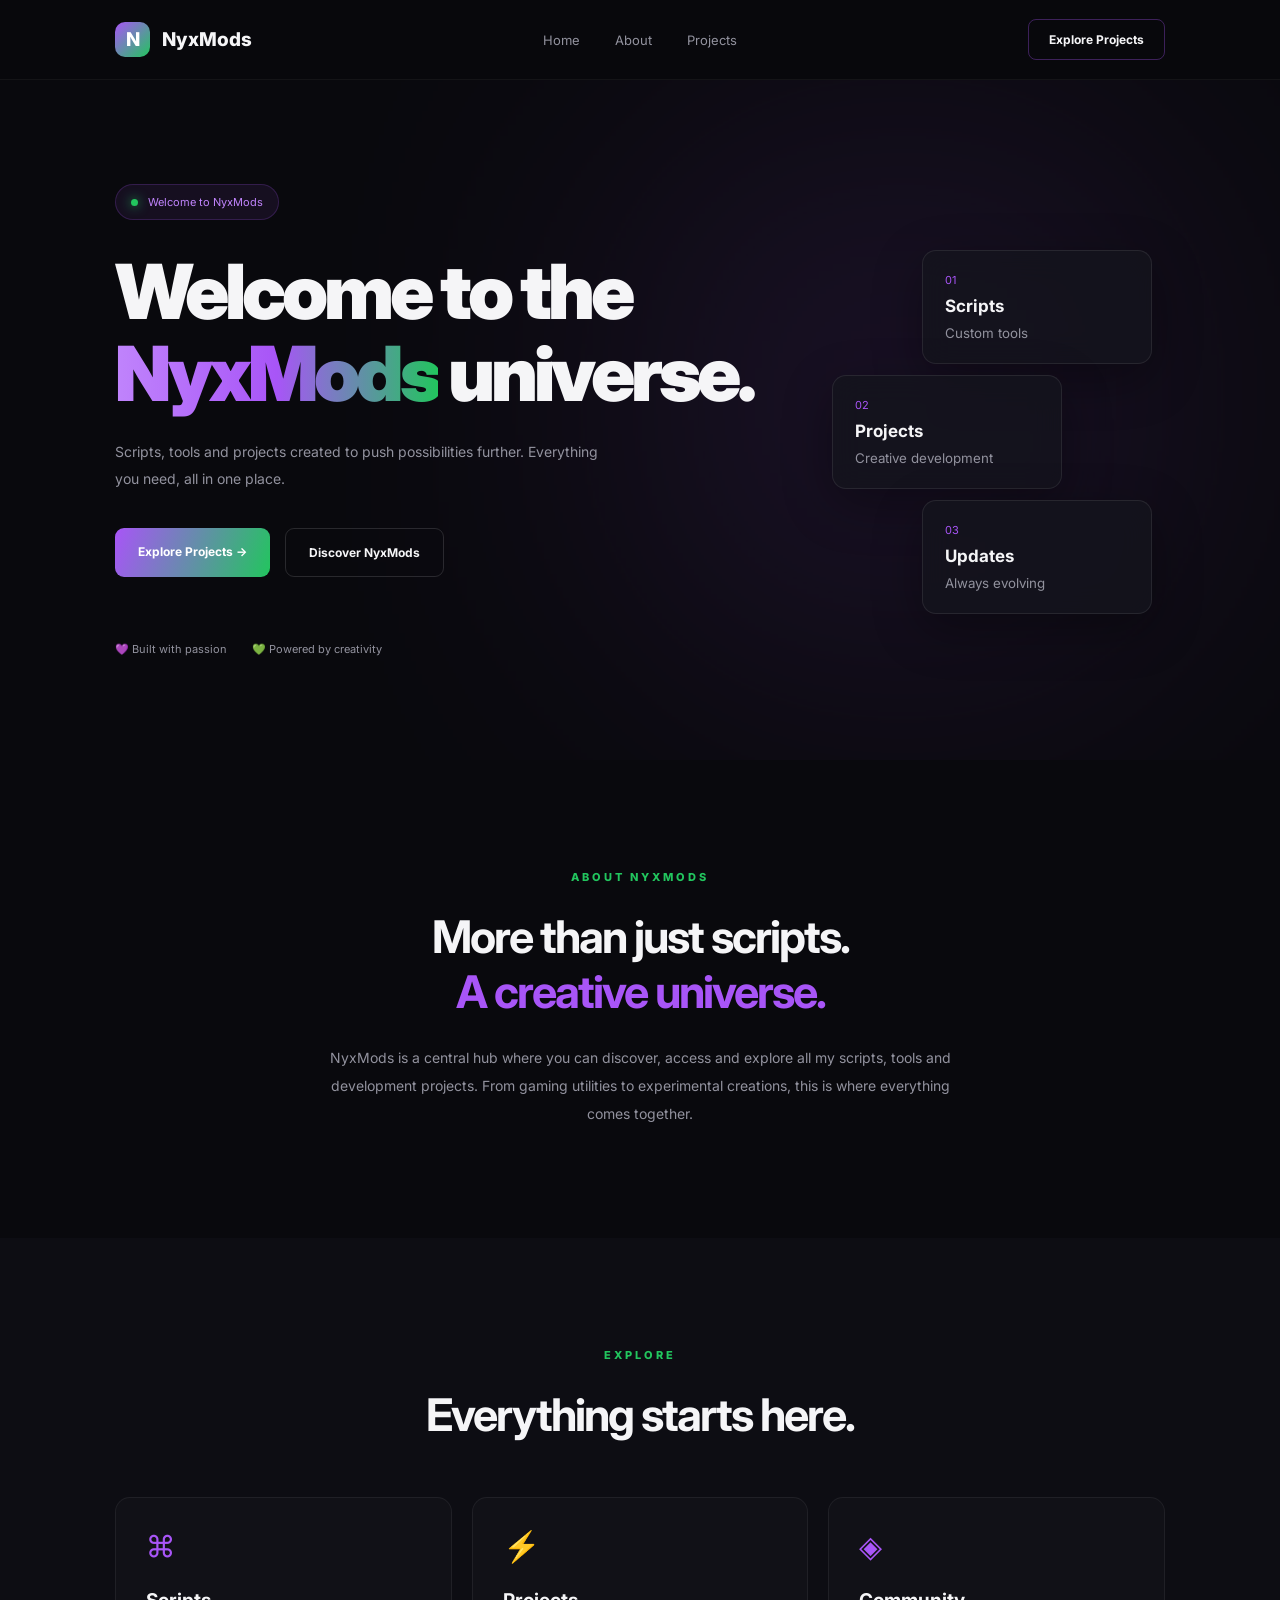
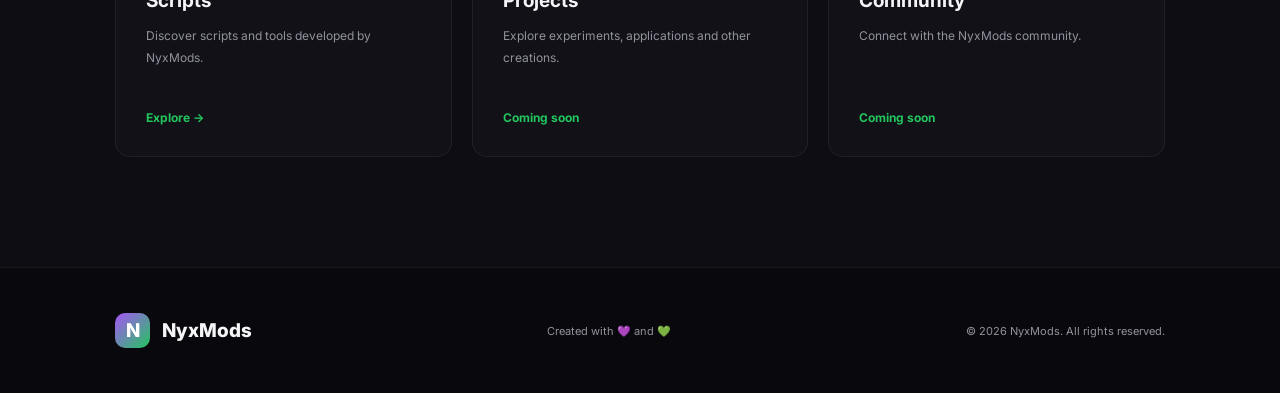
==== index.html @ 6df27d84 "Rename Index.html to index.html" ====
<!DOCTYPE html>
<html lang="en">

<head>
    <meta charset="UTF-8">
    <meta name="viewport" content="width=device-width, initial-scale=1.0">

    <meta name="theme-color" content="#09090d">
    <meta name="description" content="NyxMods - Discover scripts, projects and tools.">

    <title>NyxMods — Universal Projects</title>

    <link rel="stylesheet" href="css/style.css">
</head>

<body>

    <!-- Navigation -->
    <header class="navbar">
        <a href="#" class="logo">
            <span class="logo-icon">N</span>
            <span>NyxMods</span>
        </a>

        <nav>
            <a href="#home">Home</a>
            <a href="#about">About</a>
            <a href="#projects">Projects</a>
        </nav>

        <a href="#projects" class="nav-button">
            Explore Projects
        </a>
    </header>


    <!-- Hero -->
    <main>

        <section class="hero" id="home">

            <div class="hero-glow"></div>

            <div class="hero-content">

                <div class="status">
                    <span class="status-dot"></span>
                    Welcome to NyxMods
                </div>

                <h1>
                    Welcome to the
                    <span>NyxMods</span>
                    universe.
                </h1>

                <p>
                    Scripts, tools and projects created to push
                    possibilities further. Everything you need,
                    all in one place.
                </p>

                <div class="hero-actions">
                    <a href="#projects" class="primary-button">
                        Explore Projects <span>→</span>
                    </a>

                    <a href="#about" class="secondary-button">
                        Discover NyxMods
                    </a>
                </div>

                <div class="hero-footer">
                    <span>💜 Built with passion</span>
                    <span>💚 Powered by creativity</span>
                </div>

            </div>

            <div class="hero-decoration">
                <div class="floating-card card-one">
                    <span>01</span>
                    <strong>Scripts</strong>
                    <small>Custom tools</small>
                </div>

                <div class="floating-card card-two">
                    <span>02</span>
                    <strong>Projects</strong>
                    <small>Creative development</small>
                </div>

                <div class="floating-card card-three">
                    <span>03</span>
                    <strong>Updates</strong>
                    <small>Always evolving</small>
                </div>
            </div>

        </section>


        <!-- About -->
        <section class="about section" id="about">

            <div class="section-label">ABOUT NYXMODS</div>

            <h2>
                More than just scripts.
                <span>A creative universe.</span>
            </h2>

            <p>
                NyxMods is a central hub where you can discover,
                access and explore all my scripts, tools and
                development projects.

                From gaming utilities to experimental creations,
                this is where everything comes together.
            </p>

        </section>


        <!-- Projects -->
        <section class="projects section" id="projects">

            <div class="section-label">EXPLORE</div>

            <h2>Everything starts here.</h2>

            <div class="project-grid">

                <article class="project-card">
                    <div class="project-icon">⌘</div>
                    <h3>Scripts</h3>
                    <p>Discover scripts and tools developed by NyxMods.</p>
                    <span>Explore →</span>
                </article>

                <article class="project-card">
                    <div class="project-icon">⚡</div>
                    <h3>Projects</h3>
                    <p>Explore experiments, applications and other creations.</p>
                    <span>Coming soon</span>
                </article>

                <article class="project-card">
                    <div class="project-icon">◈</div>
                    <h3>Community</h3>
                    <p>Connect with the NyxMods community.</p>
                    <span>Coming soon</span>
                </article>

            </div>

        </section>

    </main>


    <!-- Footer -->
    <footer>
        <div class="logo">
            <span class="logo-icon">N</span>
            NyxMods
        </div>

        <p>Created with 💜 and 💚</p>

        <small>© 2026 NyxMods. All rights reserved.</small>
    </footer>

    <script src="js/main.js"></script>

</body>
</html>
---- css/style.css ----
@import url('https://fonts.googleapis.com/css2?family=Inter:wght@400;500;600;700;800;900&display=swap');

:root {
    --background: #09090d;
    --surface: #111117;
    --purple: #a855f7;
    --green: #22c55e;
    --text: #f5f5f7;
    --muted: #92929e;
}

* {
    margin: 0;
    padding: 0;
    box-sizing: border-box;
    scroll-behavior: smooth;
}

body {
    background: var(--background);
    color: var(--text);
    font-family: 'Inter', sans-serif;
    overflow-x: hidden;
}

a {
    color: inherit;
    text-decoration: none;
}

/* NAVBAR */

.navbar {
    height: 80px;
    padding: 0 9%;
    display: flex;
    align-items: center;
    justify-content: space-between;
    border-bottom: 1px solid #ffffff0c;
    background: #09090ddd;
    backdrop-filter: blur(20px);
    position: sticky;
    top: 0;
    z-index: 100;
}

.logo {
    display: flex;
    align-items: center;
    gap: 12px;
    font-size: 19px;
    font-weight: 800;
}

.logo-icon {
    width: 35px;
    height: 35px;
    display: grid;
    place-items: center;
    border-radius: 10px;
    background: linear-gradient(135deg, var(--purple), var(--green));
    color: white;
}

.navbar nav {
    display: flex;
    gap: 35px;
}

.navbar nav a {
    color: var(--muted);
    font-size: 13px;
    transition: .3s;
}

.navbar nav a:hover {
    color: white;
}

.nav-button {
    padding: 12px 20px;
    border: 1px solid #a855f755;
    border-radius: 8px;
    font-size: 12px;
    font-weight: 700;
    transition: .3s;
}

.nav-button:hover {
    background: #a855f722;
}

/* HERO */

.hero {
    min-height: 680px;
    padding: 100px 9%;
    display: flex;
    align-items: center;
    position: relative;
    overflow: hidden;
}

.hero-glow {
    position: absolute;
    width: 500px;
    height: 500px;
    background: var(--purple);
    opacity: .13;
    filter: blur(150px);
    right: 10%;
    top: 10%;
    pointer-events: none;
}

.hero-content {
    max-width: 650px;
    position: relative;
    z-index: 2;
}

.status {
    display: inline-flex;
    align-items: center;
    gap: 10px;
    padding: 10px 15px;
    background: #a855f715;
    border: 1px solid #a855f733;
    border-radius: 30px;
    font-size: 11px;
    color: #c084fc;
    margin-bottom: 30px;
}

.status-dot {
    width: 7px;
    height: 7px;
    background: var(--green);
    border-radius: 50%;
    box-shadow: 0 0 12px var(--green);
}

.hero h1 {
    font-size: clamp(45px, 6vw, 76px);
    line-height: 1.08;
    font-weight: 900;
    letter-spacing: -4px;
}

.hero h1 span {
    background: linear-gradient(90deg, #c084fc, #a855f7, #22c55e);
    -webkit-background-clip: text;
    background-clip: text;
    color: transparent;
}

.hero-content > p {
    color: var(--muted);
    line-height: 1.9;
    font-size: 14px;
    max-width: 490px;
    margin-top: 25px;
}

.hero-actions {
    display: flex;
    gap: 15px;
    margin-top: 35px;
    flex-wrap: wrap;
}

.primary-button,
.secondary-button {
    padding: 16px 23px;
    border-radius: 9px;
    font-size: 12px;
    font-weight: 700;
    transition: .3s;
}

.primary-button {
    background: linear-gradient(110deg, #a855f7, #22c55e);
    color: white;
}

.primary-button:hover {
    transform: translateY(-4px);
    box-shadow: 0 10px 35px #a855f733;
}

.secondary-button {
    border: 1px solid #ffffff22;
}

.secondary-button:hover {
    background: #ffffff0d;
}

.hero-footer {
    display: flex;
    gap: 25px;
    margin-top: 65px;
    font-size: 11px;
    color: var(--muted);
    flex-wrap: wrap;
}

/* FLOATING CARDS */

.hero-decoration {
    position: absolute;
    right: 10%;
    top: 25%;
    width: 320px;
    height: 350px;
}

.floating-card {
    position: absolute;
    width: 230px;
    padding: 22px;
    border: 1px solid #ffffff15;
    border-radius: 14px;
    background: #14141dcc;
    backdrop-filter: blur(15px);
    display: flex;
    flex-direction: column;
    gap: 9px;
    box-shadow: 0 15px 50px #0005;
}

.floating-card span {
    color: var(--purple);
    font-size: 11px;
}

.floating-card strong {
    font-size: 17px;
}

.floating-card small {
    color: var(--muted);
}

.card-one {
    top: 0;
    right: 0;
}

.card-two {
    top: 125px;
    left: 0;
}

.card-three {
    top: 250px;
    right: 0;
}

/* SECTIONS */

.section {
    padding: 110px 9%;
    text-align: center;
}

.section-label {
    color: var(--green);
    font-size: 11px;
    font-weight: 800;
    letter-spacing: 3px;
    margin-bottom: 25px;
}

.section h2 {
    font-size: clamp(30px, 4vw, 45px);
    letter-spacing: -2px;
}

.about h2 span {
    display: block;
    color: var(--purple);
}

.about p {
    color: var(--muted);
    max-width: 650px;
    margin: 25px auto 0;
    line-height: 2;
    font-size: 14px;
}

/* PROJECTS */

.projects {
    background: #0d0d13;
}

.project-grid {
    display: grid;
    grid-template-columns: repeat(3, 1fr);
    gap: 20px;
    margin-top: 55px;
    text-align: left;
}

.project-card {
    background: var(--surface);
    border: 1px solid #ffffff10;
    padding: 30px;
    border-radius: 15px;
    transition: .3s;
}

.project-card:hover {
    transform: translateY(-7px);
    border-color: #a855f766;
}

.project-icon {
    color: var(--purple);
    font-size: 30px;
    margin-bottom: 25px;
}

.project-card h3 {
    font-size: 19px;
    margin-bottom: 13px;
}

.project-card p {
    color: var(--muted);
    font-size: 12px;
    line-height: 1.8;
    min-height: 65px;
}

.project-card span {
    display: inline-block;
    margin-top: 20px;
    color: var(--green);
    font-size: 12px;
    font-weight: 700;
}

/* FOOTER */

footer {
    padding: 45px 9%;
    border-top: 1px solid #ffffff10;
    display: flex;
    align-items: center;
    justify-content: space-between;
    flex-wrap: wrap;
    gap: 20px;
}

footer p,
footer small {
    color: var(--muted);
    font-size: 11px;
}

/* RESPONSIVE */

@media (max-width: 900px) {
    .hero-decoration {
        opacity: .25;
        right: -100px;
    }

    .project-grid {
        grid-template-columns: 1fr;
    }
}

@media (max-width: 600px) {
    .navbar {
        padding: 0 5%;
    }

    .navbar nav {
        display: none;
    }

    .nav-button {
        font-size: 10px;
        padding: 10px;
    }

    .hero {
        padding: 100px 6%;
        min-height: 650px;
    }

    .hero h1 {
        letter-spacing: -2px;
    }

    .hero-decoration {
        display: none;
    }

    .section {
        padding: 85px 6%;
    }

    footer {
        flex-direction: column;
        text-align: center;
    }
}
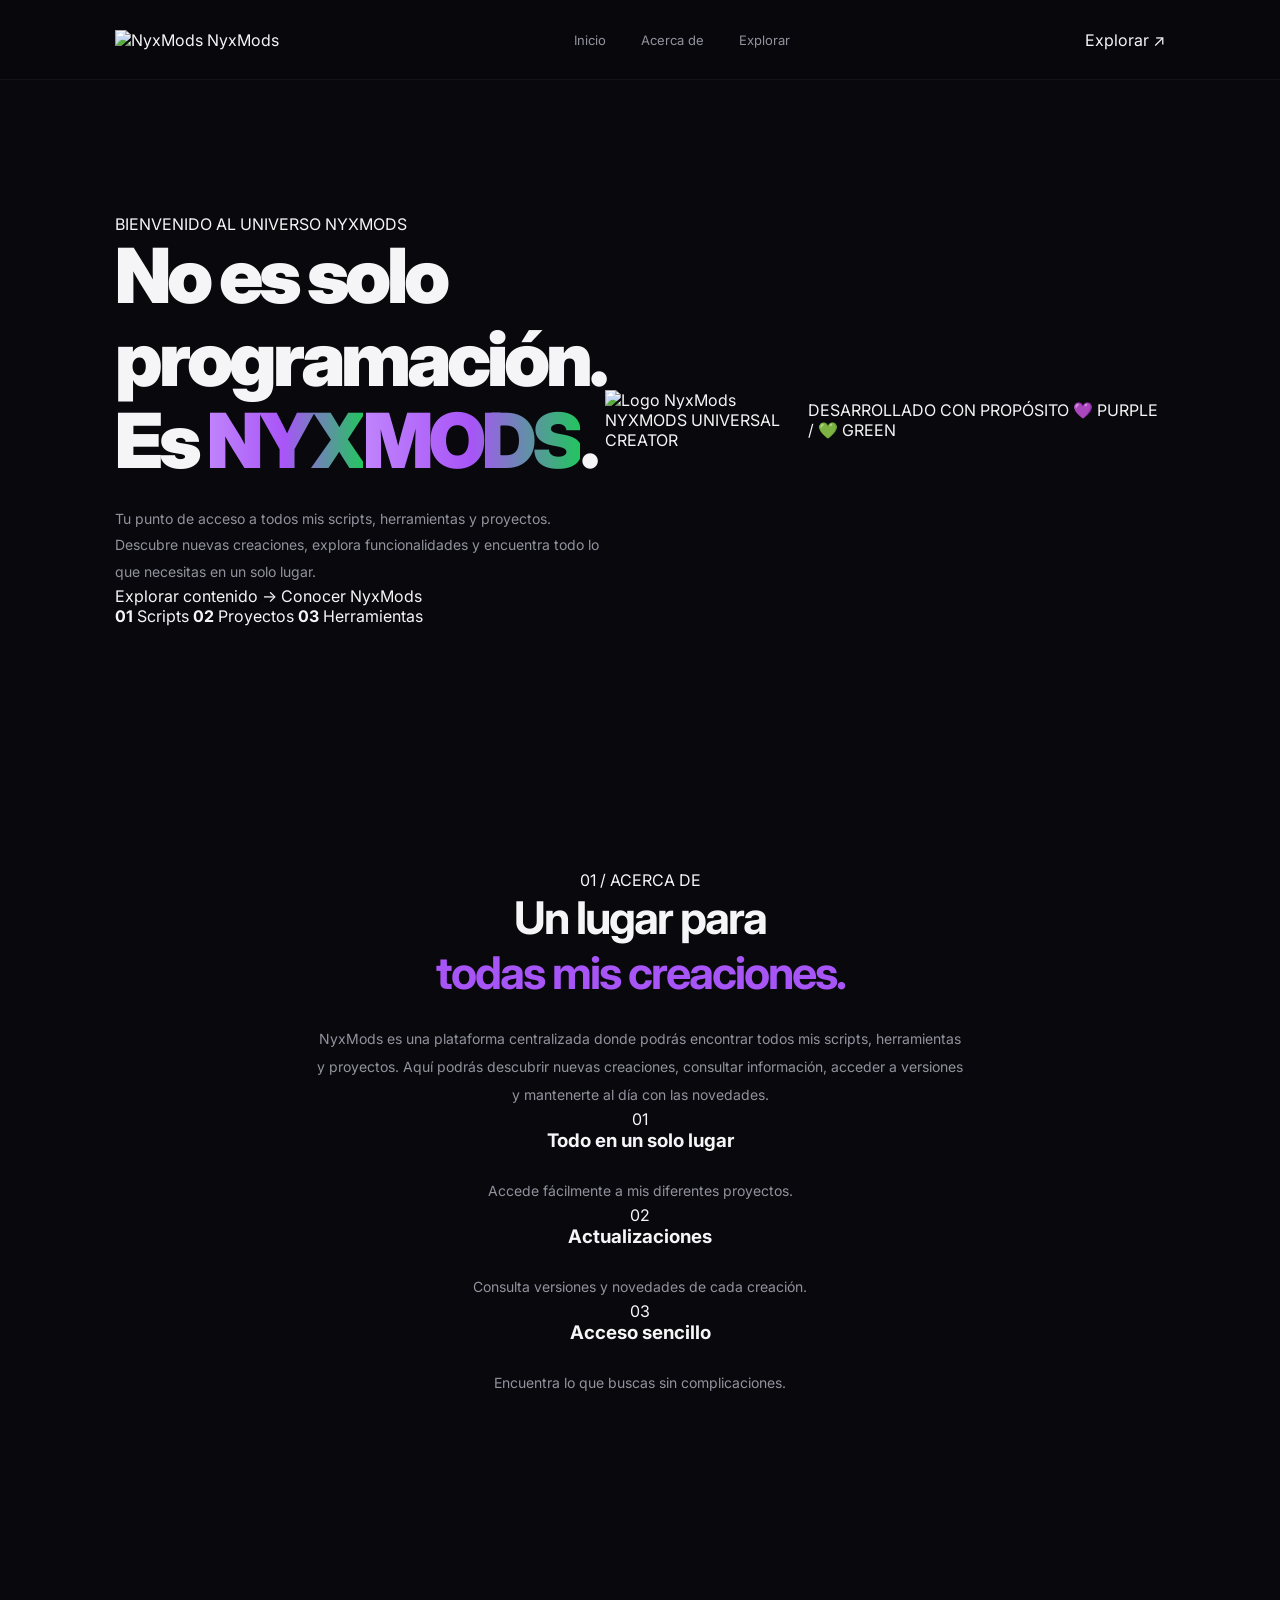
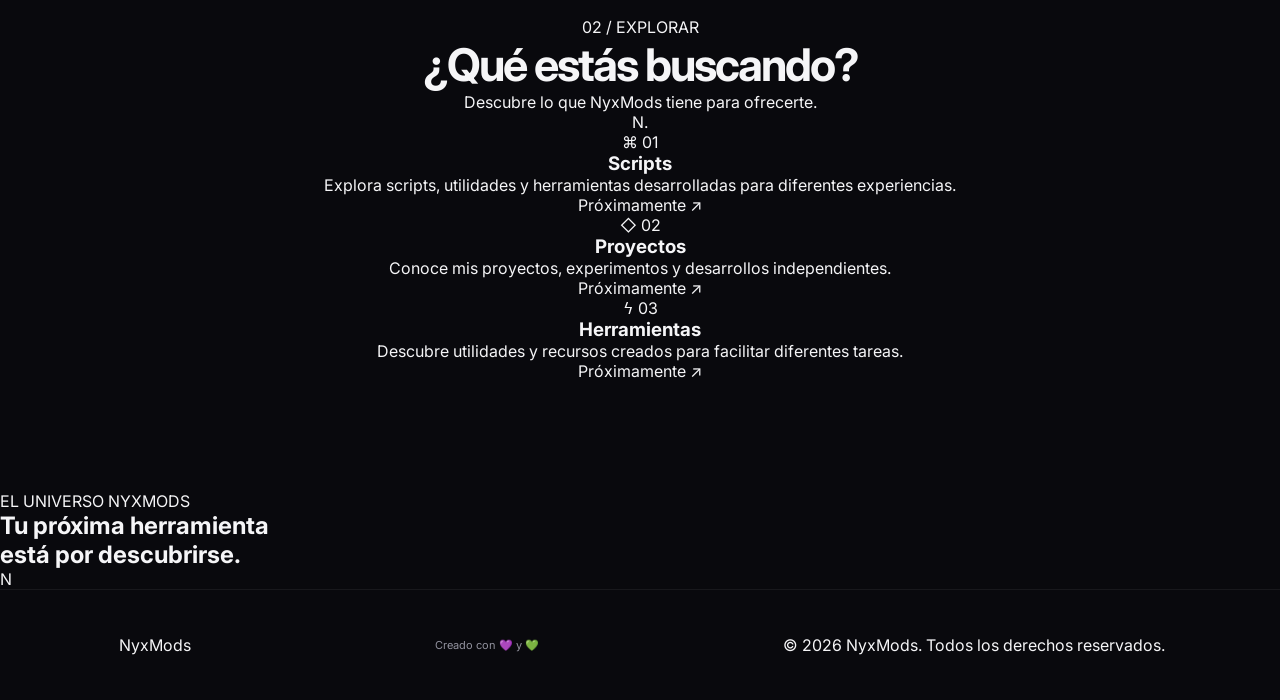
==== commit 6c1915a4: "Update index.html" ====
--- a/index.html
+++ b/index.html
@@ -1,176 +1,280 @@
 
 <!DOCTYPE html>
-<html lang="en">
+<html lang="es">
 
 <head>
     <meta charset="UTF-8">
     <meta name="viewport" content="width=device-width, initial-scale=1.0">
 
-    <meta name="theme-color" content="#09090d">
-    <meta name="description" content="NyxMods - Discover scripts, projects and tools.">
-
-    <title>NyxMods — Universal Projects</title>
+    <meta name="theme-color" content="#08080b">
+    <meta name="description" content="NyxMods: scripts, herramientas y proyectos en un solo lugar.">
+
+    <title>NyxMods | Tu universo de proyectos</title>
 
     <link rel="stylesheet" href="css/style.css">
 </head>
 
 <body>
 
-    <!-- Navigation -->
+    <!-- NAVBAR -->
     <header class="navbar">
-        <a href="#" class="logo">
-            <span class="logo-icon">N</span>
+
+        <a href="#inicio" class="brand">
+            <img src="assets/images/logo.png" alt="NyxMods">
             <span>NyxMods</span>
         </a>
 
-        <nav>
-            <a href="#home">Home</a>
-            <a href="#about">About</a>
-            <a href="#projects">Projects</a>
+        <nav class="nav-links">
+            <a href="#inicio">Inicio</a>
+            <a href="#acerca">Acerca de</a>
+            <a href="#explorar">Explorar</a>
         </nav>
 
-        <a href="#projects" class="nav-button">
-            Explore Projects
+        <a href="#explorar" class="nav-cta">
+            Explorar <span>↗</span>
         </a>
+
     </header>
 
 
-    <!-- Hero -->
     <main>
 
-        <section class="hero" id="home">
-
-            <div class="hero-glow"></div>
+        <!-- HERO -->
+        <section class="hero" id="inicio">
+
+            <div class="hero-background"></div>
+            <div class="hero-grid"></div>
 
             <div class="hero-content">
 
-                <div class="status">
-                    <span class="status-dot"></span>
-                    Welcome to NyxMods
+                <div class="welcome-tag">
+                    <span class="live-dot"></span>
+                    BIENVENIDO AL UNIVERSO NYXMODS
                 </div>
 
                 <h1>
-                    Welcome to the
-                    <span>NyxMods</span>
-                    universe.
+                    No es solo<br>
+                    programación.<br>
+                    Es <span class="purple">NYX</span><span class="green">MODS</span>.
                 </h1>
 
+                <p class="hero-description">
+                    Tu punto de acceso a todos mis scripts,
+                    herramientas y proyectos. Descubre nuevas
+                    creaciones, explora funcionalidades y encuentra
+                    todo lo que necesitas en un solo lugar.
+                </p>
+
+                <div class="hero-buttons">
+
+                    <a href="#explorar" class="button-primary">
+                        Explorar contenido <span>→</span>
+                    </a>
+
+                    <a href="#acerca" class="button-secondary">
+                        Conocer NyxMods
+                    </a>
+
+                </div>
+
+                <div class="hero-info">
+                    <span><b>01</b> Scripts</span>
+                    <span><b>02</b> Proyectos</span>
+                    <span><b>03</b> Herramientas</span>
+                </div>
+
+            </div>
+
+
+            <!-- LOGO -->
+            <div class="hero-visual">
+
+                <div class="logo-glow"></div>
+
+                <div class="logo-container">
+                    <img src="assets/images/logo.png" alt="Logo NyxMods">
+                </div>
+
+                <div class="visual-caption">
+                    <span class="caption-line"></span>
+                    <span>NYXMODS UNIVERSAL CREATOR</span>
+                </div>
+
+            </div>
+
+            <div class="hero-bottom">
+                <span>DESARROLLADO CON PROPÓSITO</span>
+                <span>💜 PURPLE / 💚 GREEN</span>
+            </div>
+
+        </section>
+
+
+        <!-- ABOUT -->
+        <section class="about section" id="acerca">
+
+            <div class="section-heading">
+                <span class="eyebrow">01 / ACERCA DE</span>
+
+                <h2>
+                    Un lugar para<br>
+                    <span>todas mis creaciones.</span>
+                </h2>
+
                 <p>
-                    Scripts, tools and projects created to push
-                    possibilities further. Everything you need,
-                    all in one place.
+                    NyxMods es una plataforma centralizada donde
+                    podrás encontrar todos mis scripts, herramientas
+                    y proyectos.
+
+                    Aquí podrás descubrir nuevas creaciones,
+                    consultar información, acceder a versiones
+                    y mantenerte al día con las novedades.
                 </p>
-
-                <div class="hero-actions">
-                    <a href="#projects" class="primary-button">
-                        Explore Projects <span>→</span>
-                    </a>
-
-                    <a href="#about" class="secondary-button">
-                        Discover NyxMods
-                    </a>
-                </div>
-
-                <div class="hero-footer">
-                    <span>💜 Built with passion</span>
-                    <span>💚 Powered by creativity</span>
-                </div>
-
-            </div>
-
-            <div class="hero-decoration">
-                <div class="floating-card card-one">
-                    <span>01</span>
-                    <strong>Scripts</strong>
-                    <small>Custom tools</small>
-                </div>
-
-                <div class="floating-card card-two">
-                    <span>02</span>
-                    <strong>Projects</strong>
-                    <small>Creative development</small>
-                </div>
-
-                <div class="floating-card card-three">
-                    <span>03</span>
-                    <strong>Updates</strong>
-                    <small>Always evolving</small>
-                </div>
-            </div>
-
-        </section>
-
-
-        <!-- About -->
-        <section class="about section" id="about">
-
-            <div class="section-label">ABOUT NYXMODS</div>
-
-            <h2>
-                More than just scripts.
-                <span>A creative universe.</span>
-            </h2>
-
-            <p>
-                NyxMods is a central hub where you can discover,
-                access and explore all my scripts, tools and
-                development projects.
-
-                From gaming utilities to experimental creations,
-                this is where everything comes together.
-            </p>
-
-        </section>
-
-
-        <!-- Projects -->
-        <section class="projects section" id="projects">
-
-            <div class="section-label">EXPLORE</div>
-
-            <h2>Everything starts here.</h2>
-
-            <div class="project-grid">
-
-                <article class="project-card">
-                    <div class="project-icon">⌘</div>
+            </div>
+
+            <div class="about-features">
+
+                <div class="feature">
+                    <span class="feature-number">01</span>
+                    <div>
+                        <h3>Todo en un solo lugar</h3>
+                        <p>Accede fácilmente a mis diferentes proyectos.</p>
+                    </div>
+                </div>
+
+                <div class="feature">
+                    <span class="feature-number">02</span>
+                    <div>
+                        <h3>Actualizaciones</h3>
+                        <p>Consulta versiones y novedades de cada creación.</p>
+                    </div>
+                </div>
+
+                <div class="feature">
+                    <span class="feature-number">03</span>
+                    <div>
+                        <h3>Acceso sencillo</h3>
+                        <p>Encuentra lo que buscas sin complicaciones.</p>
+                    </div>
+                </div>
+
+            </div>
+
+        </section>
+
+
+        <!-- EXPLORAR -->
+        <section class="explore section" id="explorar">
+
+            <div class="explore-heading">
+                <div>
+                    <span class="eyebrow">02 / EXPLORAR</span>
+                    <h2>¿Qué estás buscando?</h2>
+                    <p>Descubre lo que NyxMods tiene para ofrecerte.</p>
+                </div>
+
+                <span class="explore-decoration">N.</span>
+            </div>
+
+
+            <div class="content-grid">
+
+                <article class="content-card scripts-card">
+
+                    <div class="card-top">
+                        <span class="card-icon">⌘</span>
+                        <span class="card-index">01</span>
+                    </div>
+
                     <h3>Scripts</h3>
-                    <p>Discover scripts and tools developed by NyxMods.</p>
-                    <span>Explore →</span>
+
+                    <p>
+                        Explora scripts, utilidades y herramientas
+                        desarrolladas para diferentes experiencias.
+                    </p>
+
+                    <a href="#" class="card-link">
+                        Próximamente <span>↗</span>
+                    </a>
+
                 </article>
 
-                <article class="project-card">
-                    <div class="project-icon">⚡</div>
-                    <h3>Projects</h3>
-                    <p>Explore experiments, applications and other creations.</p>
-                    <span>Coming soon</span>
+
+                <article class="content-card projects-card">
+
+                    <div class="card-top">
+                        <span class="card-icon">◇</span>
+                        <span class="card-index">02</span>
+                    </div>
+
+                    <h3>Proyectos</h3>
+
+                    <p>
+                        Conoce mis proyectos, experimentos y
+                        desarrollos independientes.
+                    </p>
+
+                    <a href="#" class="card-link">
+                        Próximamente <span>↗</span>
+                    </a>
+
                 </article>
 
-                <article class="project-card">
-                    <div class="project-icon">◈</div>
-                    <h3>Community</h3>
-                    <p>Connect with the NyxMods community.</p>
-                    <span>Coming soon</span>
+
+                <article class="content-card tools-card">
+
+                    <div class="card-top">
+                        <span class="card-icon">ϟ</span>
+                        <span class="card-index">03</span>
+                    </div>
+
+                    <h3>Herramientas</h3>
+
+                    <p>
+                        Descubre utilidades y recursos creados
+                        para facilitar diferentes tareas.
+                    </p>
+
+                    <a href="#" class="card-link">
+                        Próximamente <span>↗</span>
+                    </a>
+
                 </article>
 
             </div>
 
         </section>
 
+
+        <!-- FINAL BANNER -->
+        <section class="final-banner">
+
+            <div>
+                <span class="eyebrow">EL UNIVERSO NYXMODS</span>
+                <h2>Tu próxima herramienta<br>está por descubrirse.</h2>
+            </div>
+
+            <div class="banner-symbol">N</div>
+
+        </section>
+
     </main>
 
 
-    <!-- Footer -->
+    <!-- FOOTER -->
     <footer>
-        <div class="logo">
-            <span class="logo-icon">N</span>
-            NyxMods
-        </div>
-
-        <p>Created with 💜 and 💚</p>
-
-        <small>© 2026 NyxMods. All rights reserved.</small>
+
+        <a href="#inicio" class="brand">
+            <img src="assets/images/logo.png" alt="">
+            <span>NyxMods</span>
+        </a>
+
+        <p>Creado con 💜 y 💚</p>
+
+        <span>© <span id="year">2026</span> NyxMods. Todos los derechos reservados.</span>
+
     </footer>
+
 
     <script src="js/main.js"></script>
 
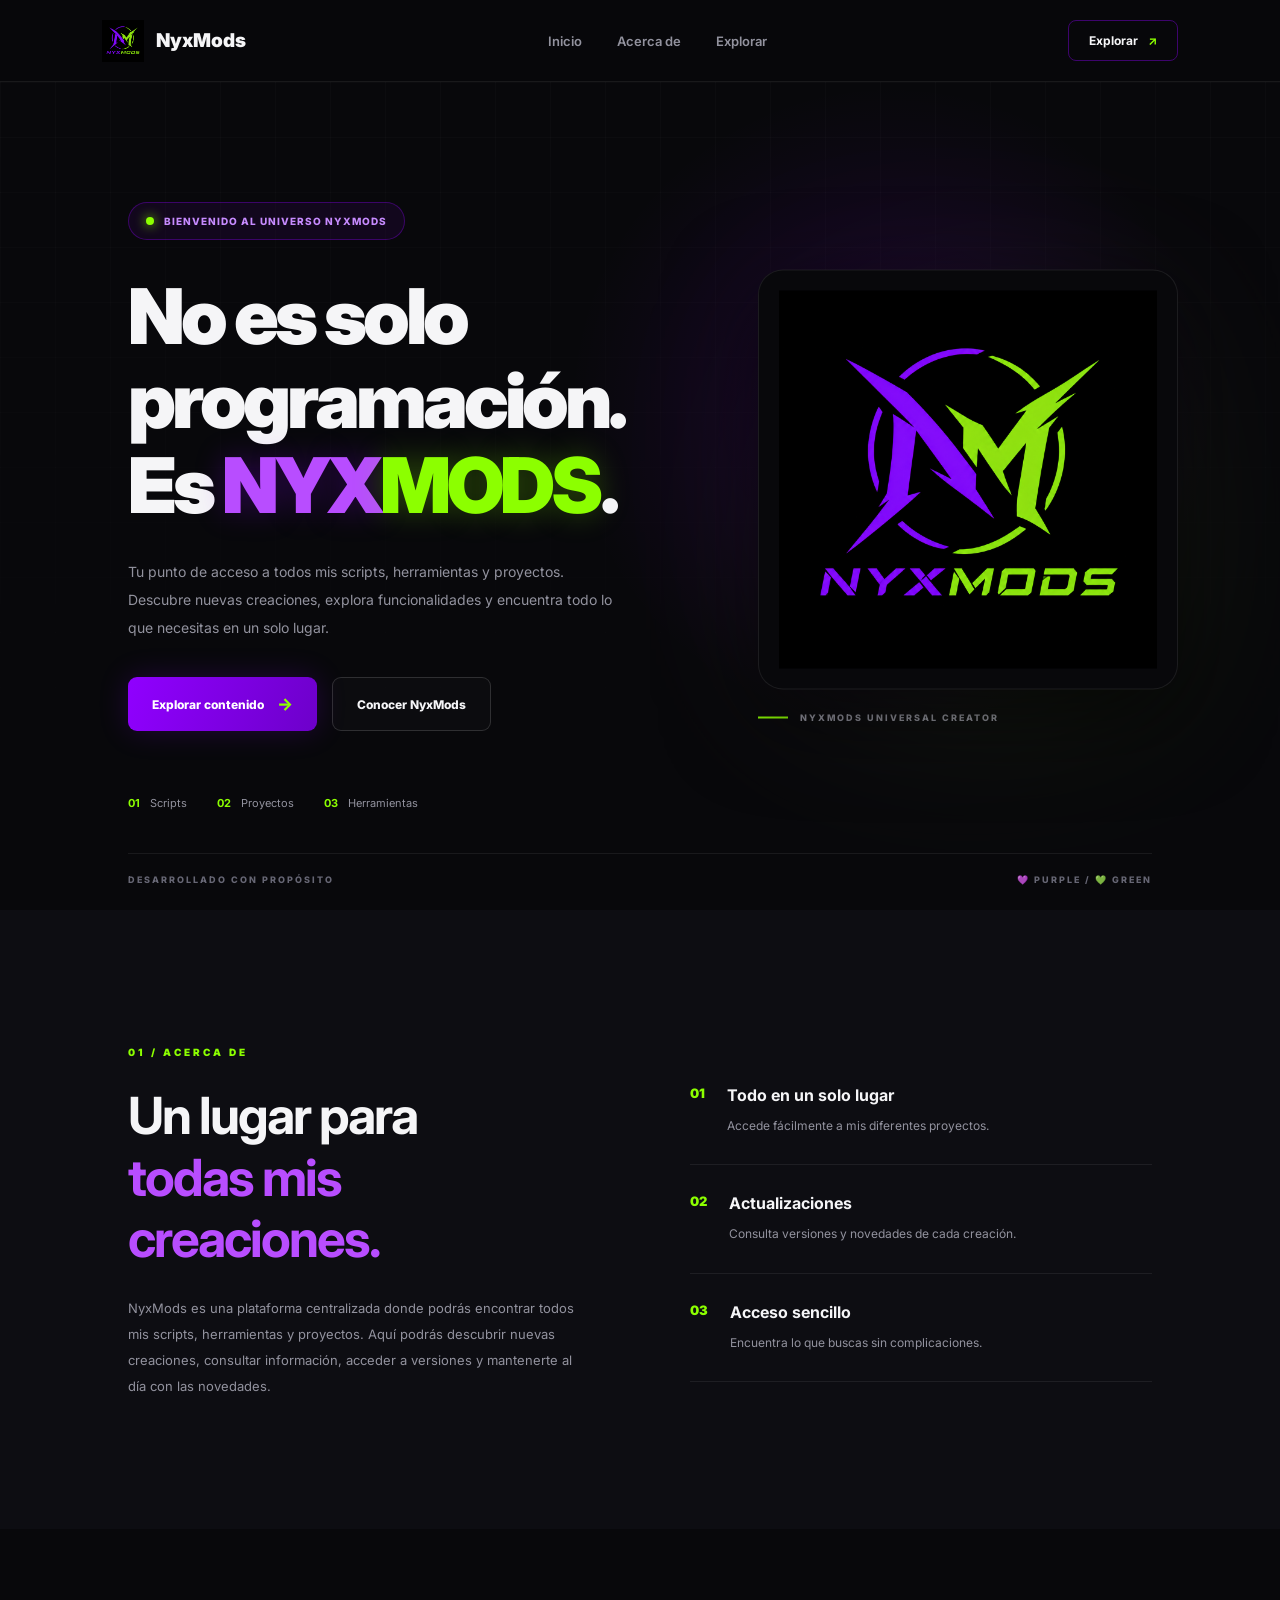
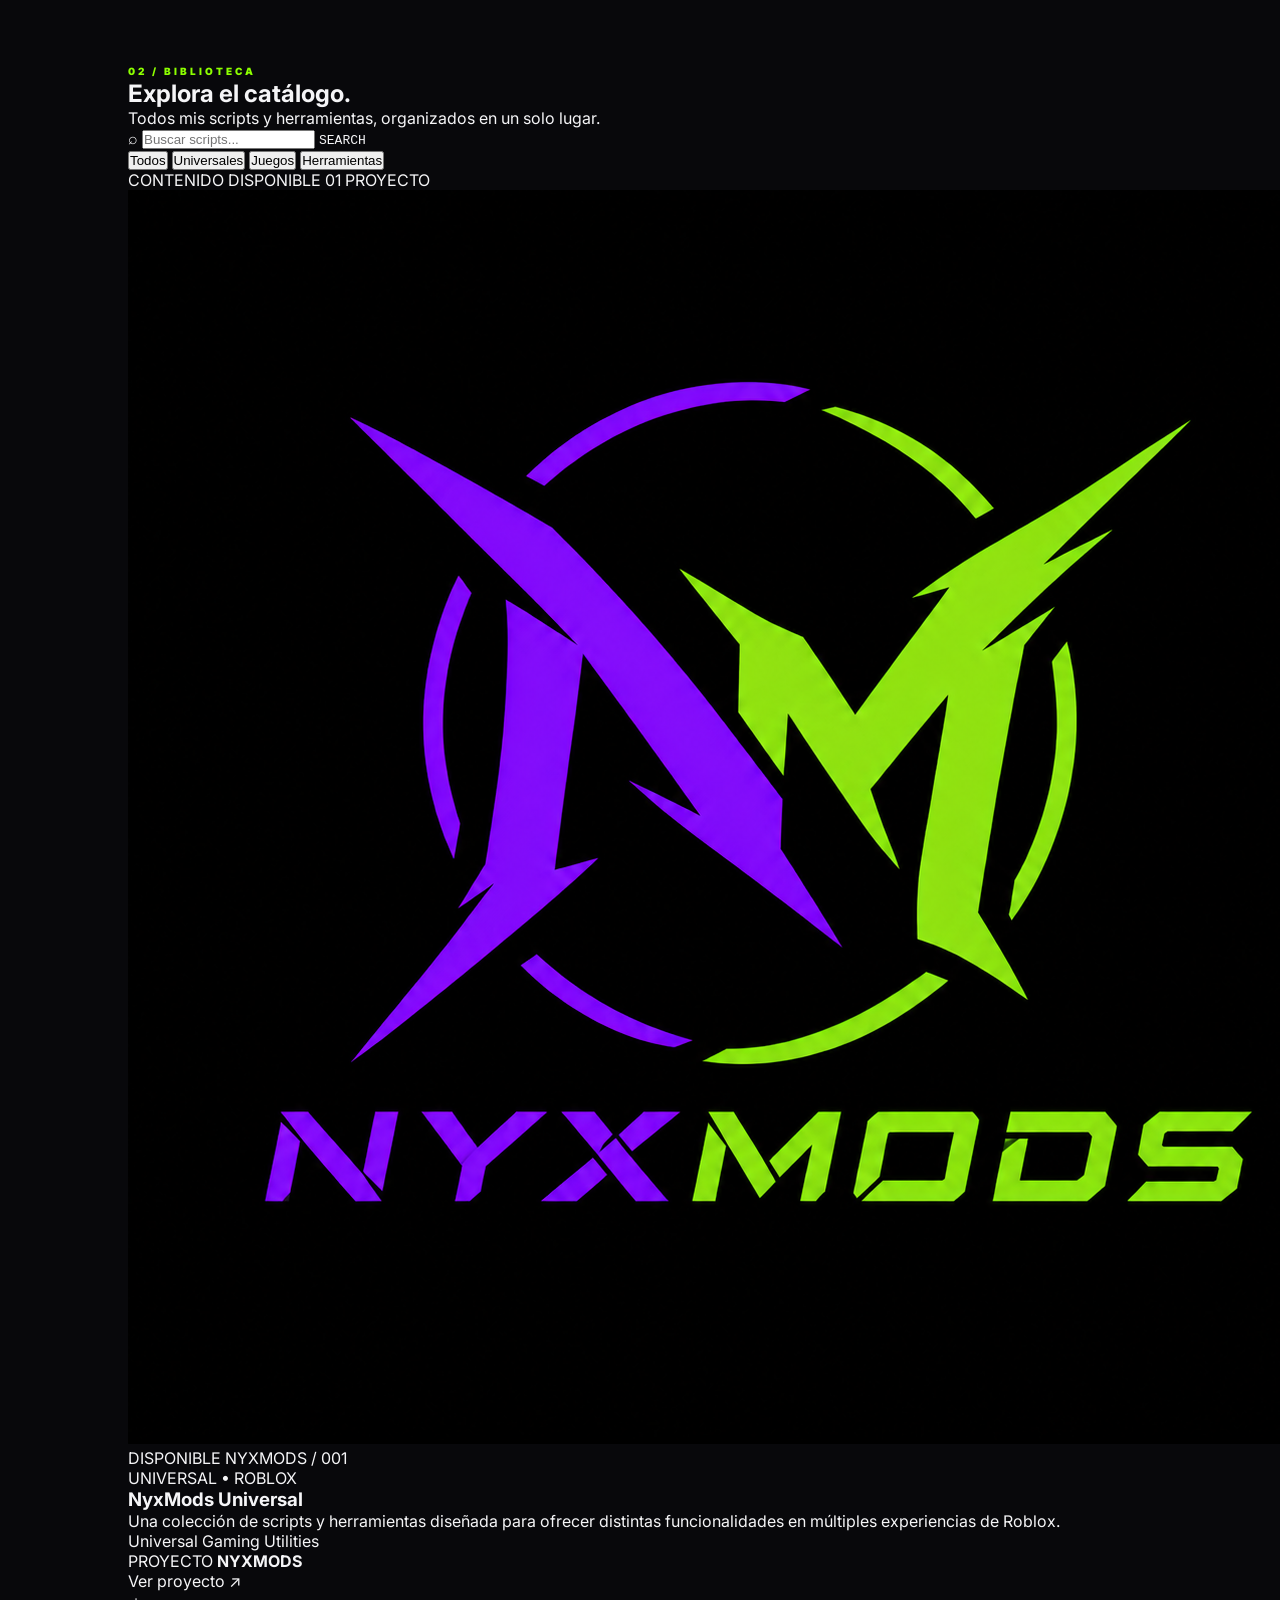
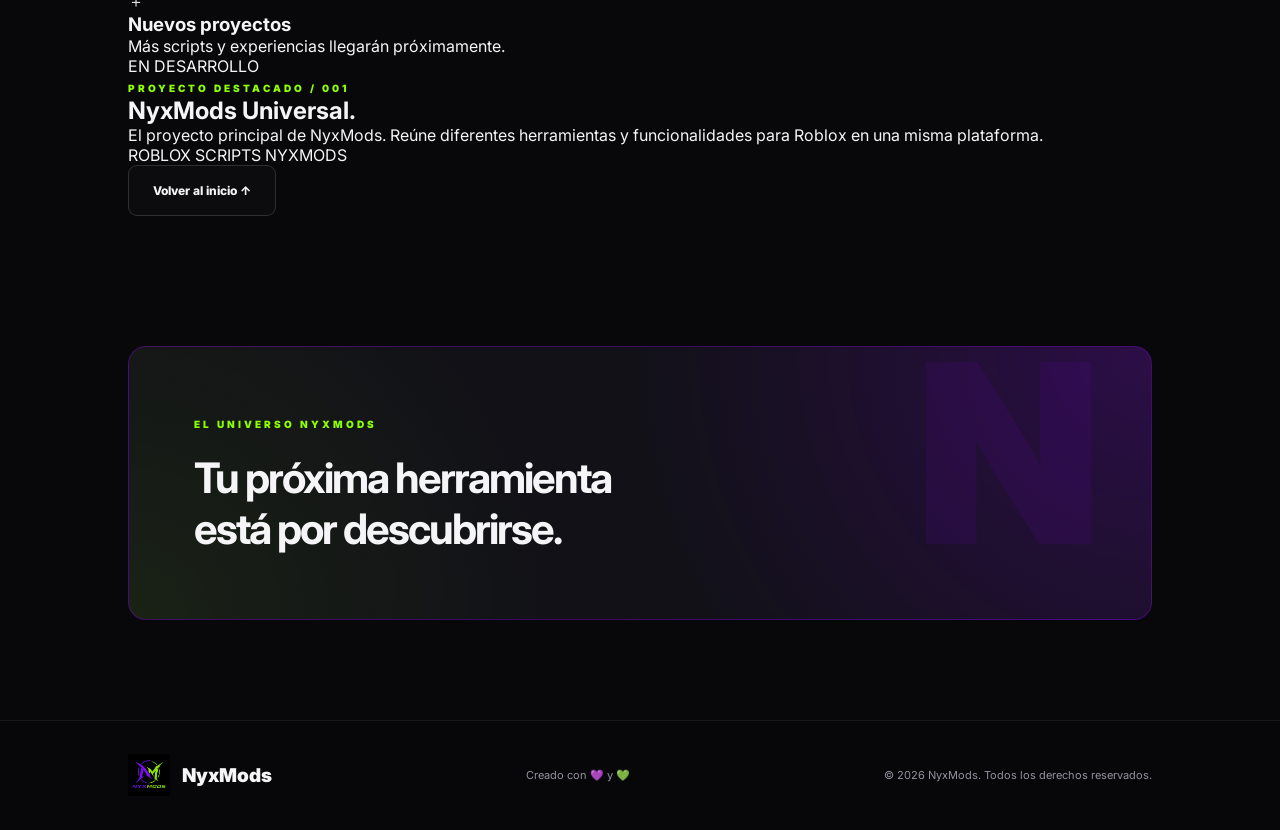
==== commit 21c74b3a: "Update index.html" ====
--- a/index.html
+++ b/index.html
@@ -164,86 +164,155 @@
 
 
         <!-- EXPLORAR -->
-        <section class="explore section" id="explorar">
-
-            <div class="explore-heading">
-                <div>
-                    <span class="eyebrow">02 / EXPLORAR</span>
-                    <h2>¿Qué estás buscando?</h2>
-                    <p>Descubre lo que NyxMods tiene para ofrecerte.</p>
-                </div>
-
-                <span class="explore-decoration">N.</span>
-            </div>
-
-
-            <div class="content-grid">
-
-                <article class="content-card scripts-card">
-
-                    <div class="card-top">
-                        <span class="card-icon">⌘</span>
-                        <span class="card-index">01</span>
+        
+<section class="catalog section" id="explorar">
+
+    <div class="catalog-heading">
+        <span class="eyebrow">02 / BIBLIOTECA</span>
+        <h2>Explora el <span>catálogo.</span></h2>
+        <p>Todos mis scripts y herramientas, organizados en un solo lugar.</p>
+    </div>
+
+    <!-- BUSCADOR -->
+    <div class="catalog-controls">
+
+        <div class="search-box">
+            <span>⌕</span>
+            <input
+                type="search"
+                id="scriptSearch"
+                placeholder="Buscar scripts..."
+                autocomplete="off"
+            >
+            <kbd>SEARCH</kbd>
+        </div>
+
+        <div class="filter-list" id="scriptFilters">
+            <button class="filter-btn active" data-filter="all">Todos</button>
+            <button class="filter-btn" data-filter="universal">Universales</button>
+            <button class="filter-btn" data-filter="games">Juegos</button>
+            <button class="filter-btn" data-filter="tools">Herramientas</button>
+        </div>
+
+    </div>
+
+    <!-- RESULTADOS -->
+    <div class="catalog-meta">
+        <span>CONTENIDO DISPONIBLE</span>
+        <span id="scriptCount">01 PROYECTO</span>
+    </div>
+
+    <div class="catalog-grid" id="scriptGrid">
+
+        <!-- NYXMODS UNIVERSAL -->
+        <article
+            class="script-card"
+            data-category="universal"
+            data-search="nyxmods universal roblox scripts gaming utilities"
+        >
+
+            <div class="script-banner universal-banner">
+                <div class="banner-glow"></div>
+
+                <img
+                    src="assets/images/logo.png"
+                    alt="NyxMods Logo"
+                    class="script-logo"
+                >
+
+                <span class="script-status">
+                    <i></i> DISPONIBLE
+                </span>
+
+                <span class="banner-label">NYXMODS / 001</span>
+            </div>
+
+            <div class="script-content">
+
+                <div class="script-category">
+                    UNIVERSAL <span>•</span> ROBLOX
+                </div>
+
+                <h3>NyxMods Universal</h3>
+
+                <p>
+                    Una colección de scripts y herramientas
+                    diseñada para ofrecer distintas funcionalidades
+                    en múltiples experiencias de Roblox.
+                </p>
+
+                <div class="script-tags">
+                    <span>Universal</span>
+                    <span>Gaming</span>
+                    <span>Utilities</span>
+                </div>
+
+                <div class="script-footer">
+
+                    <div class="script-version">
+                        <span>PROYECTO</span>
+                        <strong>NYXMODS</strong>
                     </div>
 
-                    <h3>Scripts</h3>
-
-                    <p>
-                        Explora scripts, utilidades y herramientas
-                        desarrolladas para diferentes experiencias.
-                    </p>
-
-                    <a href="#" class="card-link">
-                        Próximamente <span>↗</span>
+                    <a href="#nyxmods-details" class="script-button">
+                        Ver proyecto <span>↗</span>
                     </a>
 
-                </article>
-
-
-                <article class="content-card projects-card">
-
-                    <div class="card-top">
-                        <span class="card-icon">◇</span>
-                        <span class="card-index">02</span>
-                    </div>
-
-                    <h3>Proyectos</h3>
-
-                    <p>
-                        Conoce mis proyectos, experimentos y
-                        desarrollos independientes.
-                    </p>
-
-                    <a href="#" class="card-link">
-                        Próximamente <span>↗</span>
-                    </a>
-
-                </article>
-
-
-                <article class="content-card tools-card">
-
-                    <div class="card-top">
-                        <span class="card-icon">ϟ</span>
-                        <span class="card-index">03</span>
-                    </div>
-
-                    <h3>Herramientas</h3>
-
-                    <p>
-                        Descubre utilidades y recursos creados
-                        para facilitar diferentes tareas.
-                    </p>
-
-                    <a href="#" class="card-link">
-                        Próximamente <span>↗</span>
-                    </a>
-
-                </article>
-
-            </div>
-
-        </section>
+                </div>
+
+            </div>
+
+        </article>
+
+        <!-- ESPACIO PARA FUTUROS SCRIPTS -->
+        <article class="script-card coming-card" data-category="games"
+            data-search="proximamente juegos">
+
+            <div class="coming-content">
+                <span class="coming-icon">＋</span>
+                <h3>Nuevos proyectos</h3>
+                <p>Más scripts y experiencias llegarán próximamente.</p>
+                <span class="coming-label">EN DESARROLLO</span>
+            </div>
+
+        </article>
+
+    </div>
+
+    <!-- SIN RESULTADOS -->
+    <div class="no-results" id="noResults" hidden>
+        <span>⌕</span>
+        <h3>No encontramos resultados</h3>
+        <p>Prueba con otro nombre o categoría.</p>
+    </div>
+
+    <!-- INFORMACIÓN DEL PROYECTO -->
+    <div class="script-details" id="nyxmods-details">
+
+        <span class="eyebrow">PROYECTO DESTACADO / 001</span>
+
+        <h2>NyxMods <span>Universal.</span></h2>
+
+        <p>
+            El proyecto principal de NyxMods. Reúne diferentes
+            herramientas y funcionalidades para Roblox en una
+            misma plataforma.
+        </p>
+
+        <div class="details-tags">
+            <span>ROBLOX</span>
+            <span>SCRIPTS</span>
+            <span>NYXMODS</span>
+        </div>
+
+        <a href="#inicio" class="button-secondary">
+            Volver al inicio ↑
+        </a>
+
+    </div>
+
+</section>
+        
 
 
         <!-- FINAL BANNER -->
--- a/css/style.css
+++ b/css/style.css
@@ -2,408 +2,706 @@
 @import url('https://fonts.googleapis.com/css2?family=Inter:wght@400;500;600;700;800;900&display=swap');
 
 :root {
-    --background: #09090d;
-    --surface: #111117;
-    --purple: #a855f7;
-    --green: #22c55e;
-    --text: #f5f5f7;
+    --bg: #08080b;
+    --surface: #101014;
+    --surface-light: #16161d;
+
+    --purple: #9000ff;
+    --purple-light: #b84dff;
+
+    --green: #8cff00;
+    --green-light: #b0ff4d;
+
+    --white: #f5f5f7;
     --muted: #92929e;
+    --border: #ffffff12;
 }
 
 * {
     margin: 0;
     padding: 0;
     box-sizing: border-box;
+}
+
+html {
     scroll-behavior: smooth;
 }
 
 body {
-    background: var(--background);
-    color: var(--text);
+    background: var(--bg);
+    color: var(--white);
     font-family: 'Inter', sans-serif;
     overflow-x: hidden;
 }
 
 a {
+    text-decoration: none;
     color: inherit;
-    text-decoration: none;
 }
 
 /* NAVBAR */
 
 .navbar {
-    height: 80px;
-    padding: 0 9%;
+    height: 82px;
+    padding: 0 8%;
     display: flex;
     align-items: center;
     justify-content: space-between;
-    border-bottom: 1px solid #ffffff0c;
-    background: #09090ddd;
-    backdrop-filter: blur(20px);
+
+    background: #08080beF;
+    border-bottom: 1px solid var(--border);
+
     position: sticky;
     top: 0;
     z-index: 100;
-}
-
-.logo {
+
+    backdrop-filter: blur(20px);
+}
+
+.brand {
     display: flex;
     align-items: center;
     gap: 12px;
     font-size: 19px;
-    font-weight: 800;
-}
-
-.logo-icon {
-    width: 35px;
-    height: 35px;
-    display: grid;
-    place-items: center;
-    border-radius: 10px;
-    background: linear-gradient(135deg, var(--purple), var(--green));
-    color: white;
-}
-
-.navbar nav {
+    font-weight: 900;
+}
+
+.brand img {
+    width: 42px;
+    height: 42px;
+    object-fit: contain;
+}
+
+.nav-links {
     display: flex;
     gap: 35px;
 }
 
-.navbar nav a {
+.nav-links a {
     color: var(--muted);
     font-size: 13px;
+    font-weight: 600;
     transition: .3s;
 }
 
-.navbar nav a:hover {
-    color: white;
-}
-
-.nav-button {
+.nav-links a:hover {
+    color: var(--green);
+}
+
+.nav-cta {
     padding: 12px 20px;
-    border: 1px solid #a855f755;
+    border: 1px solid #9000ff66;
     border-radius: 8px;
     font-size: 12px;
     font-weight: 700;
     transition: .3s;
 }
 
-.nav-button:hover {
-    background: #a855f722;
+.nav-cta span {
+    color: var(--green);
+    margin-left: 7px;
+}
+
+.nav-cta:hover {
+    background: #9000ff22;
+    border-color: var(--purple);
 }
 
 /* HERO */
 
 .hero {
-    min-height: 680px;
-    padding: 100px 9%;
+    min-height: 790px;
+    padding: 120px 10% 100px;
+
     display: flex;
     align-items: center;
     position: relative;
     overflow: hidden;
 }
 
-.hero-glow {
+.hero-background {
     position: absolute;
-    width: 500px;
-    height: 500px;
-    background: var(--purple);
-    opacity: .13;
-    filter: blur(150px);
-    right: 10%;
-    top: 10%;
+    width: 650px;
+    height: 650px;
+    right: 5%;
+    top: 0;
+
+    background: radial-gradient(
+        circle,
+        #9000ff22,
+        transparent 70%
+    );
+
     pointer-events: none;
 }
 
+.hero-grid {
+    position: absolute;
+    inset: 0;
+
+    background-image:
+        linear-gradient(#ffffff05 1px, transparent 1px),
+        linear-gradient(90deg, #ffffff05 1px, transparent 1px);
+
+    background-size: 55px 55px;
+
+    mask-image: linear-gradient(
+        to bottom,
+        black,
+        transparent 90%
+    );
+
+    pointer-events: none;
+}
+
 .hero-content {
-    max-width: 650px;
     position: relative;
     z-index: 2;
-}
-
-.status {
+    max-width: 600px;
+}
+
+.welcome-tag {
     display: inline-flex;
     align-items: center;
     gap: 10px;
-    padding: 10px 15px;
-    background: #a855f715;
-    border: 1px solid #a855f733;
-    border-radius: 30px;
-    font-size: 11px;
-    color: #c084fc;
-    margin-bottom: 30px;
-}
-
-.status-dot {
-    width: 7px;
-    height: 7px;
+
+    padding: 12px 17px;
+
+    border: 1px solid #9000ff55;
+    border-radius: 50px;
+
+    background: #9000ff13;
+
+    color: #c78bff;
+    font-size: 10px;
+    font-weight: 800;
+    letter-spacing: 1px;
+
+    margin-bottom: 35px;
+}
+
+.live-dot {
+    width: 8px;
+    height: 8px;
     background: var(--green);
     border-radius: 50%;
     box-shadow: 0 0 12px var(--green);
 }
 
 .hero h1 {
-    font-size: clamp(45px, 6vw, 76px);
-    line-height: 1.08;
+    font-size: clamp(48px, 6vw, 78px);
+    line-height: 1.1;
+    letter-spacing: -4px;
     font-weight: 900;
-    letter-spacing: -4px;
-}
-
-.hero h1 span {
-    background: linear-gradient(90deg, #c084fc, #a855f7, #22c55e);
-    -webkit-background-clip: text;
-    background-clip: text;
-    color: transparent;
-}
-
-.hero-content > p {
-    color: var(--muted);
-    line-height: 1.9;
+}
+
+.purple {
+    color: var(--purple-light);
+    text-shadow: 0 0 30px #9000ff44;
+}
+
+.green {
+    color: var(--green);
+    text-shadow: 0 0 30px #8cff0044;
+}
+
+.hero-description {
+    max-width: 500px;
+    color: var(--muted);
     font-size: 14px;
-    max-width: 490px;
-    margin-top: 25px;
-}
-
-.hero-actions {
-    display: flex;
+    line-height: 2;
+    margin-top: 30px;
+}
+
+.hero-buttons {
+    display: flex;
+    flex-wrap: wrap;
     gap: 15px;
     margin-top: 35px;
+}
+
+.button-primary,
+.button-secondary {
+    display: inline-flex;
+    align-items: center;
+    justify-content: center;
+    gap: 13px;
+
+    padding: 17px 24px;
+    border-radius: 9px;
+
+    font-size: 12px;
+    font-weight: 800;
+
+    transition: .3s;
+}
+
+.button-primary {
+    color: #fff;
+    background: linear-gradient(
+        110deg,
+        var(--purple),
+        #6d00ca
+    );
+
+    box-shadow: 0 0 30px #9000ff30;
+}
+
+.button-primary:hover {
+    transform: translateY(-4px);
+    box-shadow: 0 10px 40px #9000ff55;
+}
+
+.button-primary span {
+    color: var(--green);
+    font-size: 17px;
+}
+
+.button-secondary {
+    border: 1px solid #ffffff25;
+    background: #ffffff05;
+}
+
+.button-secondary:hover {
+    border-color: var(--green);
+    color: var(--green);
+}
+
+.hero-info {
+    display: flex;
     flex-wrap: wrap;
-}
-
-.primary-button,
-.secondary-button {
-    padding: 16px 23px;
-    border-radius: 9px;
+    gap: 30px;
+    margin-top: 65px;
+}
+
+.hero-info span {
+    color: var(--muted);
+    font-size: 11px;
+}
+
+.hero-info b {
+    color: var(--green);
+    margin-right: 7px;
+}
+
+/* HERO LOGO */
+
+.hero-visual {
+    position: absolute;
+    width: 420px;
+    right: 8%;
+    top: 50%;
+    transform: translateY(-50%);
+    z-index: 1;
+}
+
+.logo-glow {
+    position: absolute;
+    inset: 10%;
+    background: linear-gradient(
+        135deg,
+        #9000ff,
+        #8cff00
+    );
+
+    filter: blur(100px);
+    opacity: .17;
+}
+
+.logo-container {
+    position: relative;
+    border: 1px solid #ffffff15;
+    background: #08080b;
+    border-radius: 25px;
+    padding: 20px;
+
+    box-shadow: 0 25px 90px #0009;
+}
+
+.logo-container img {
+    width: 100%;
+    display: block;
+    object-fit: contain;
+}
+
+.visual-caption {
+    display: flex;
+    align-items: center;
+    gap: 12px;
+    margin-top: 22px;
+
+    color: var(--muted);
+    font-size: 9px;
+    font-weight: 800;
+    letter-spacing: 2px;
+}
+
+.caption-line {
+    width: 30px;
+    height: 2px;
+    background: var(--green);
+}
+
+.hero-bottom {
+    position: absolute;
+    bottom: 25px;
+    left: 10%;
+    right: 10%;
+
+    display: flex;
+    justify-content: space-between;
+
+    border-top: 1px solid var(--border);
+    padding-top: 20px;
+
+    color: #666674;
+    font-size: 9px;
+    font-weight: 800;
+    letter-spacing: 2px;
+}
+
+/* GENERAL SECTIONS */
+
+.section {
+    padding: 130px 10%;
+}
+
+.eyebrow {
+    color: var(--green);
+    font-size: 10px;
+    font-weight: 900;
+    letter-spacing: 3px;
+}
+
+/* ABOUT */
+
+.about {
+    display: grid;
+    grid-template-columns: 1fr 1fr;
+    gap: 100px;
+    align-items: center;
+
+    background: #0d0d12;
+}
+
+.section-heading h2 {
+    font-size: clamp(35px, 4vw, 52px);
+    letter-spacing: -2px;
+    line-height: 1.2;
+    margin-top: 25px;
+}
+
+.section-heading h2 span {
+    color: var(--purple-light);
+}
+
+.section-heading p {
+    color: var(--muted);
+    font-size: 13px;
+    line-height: 2;
+    margin-top: 25px;
+}
+
+.about-features {
+    display: flex;
+    flex-direction: column;
+}
+
+.feature {
+    display: flex;
+    gap: 22px;
+    padding: 28px 0;
+    border-bottom: 1px solid var(--border);
+}
+
+.feature-number {
+    color: var(--green);
+    font-size: 13px;
+    font-weight: 900;
+}
+
+.feature h3 {
+    font-size: 16px;
+    margin-bottom: 10px;
+}
+
+.feature p {
+    color: var(--muted);
     font-size: 12px;
-    font-weight: 700;
-    transition: .3s;
-}
-
-.primary-button {
-    background: linear-gradient(110deg, #a855f7, #22c55e);
-    color: white;
-}
-
-.primary-button:hover {
-    transform: translateY(-4px);
-    box-shadow: 0 10px 35px #a855f733;
-}
-
-.secondary-button {
-    border: 1px solid #ffffff22;
-}
-
-.secondary-button:hover {
-    background: #ffffff0d;
-}
-
-.hero-footer {
-    display: flex;
-    gap: 25px;
-    margin-top: 65px;
-    font-size: 11px;
-    color: var(--muted);
-    flex-wrap: wrap;
-}
-
-/* FLOATING CARDS */
-
-.hero-decoration {
-    position: absolute;
-    right: 10%;
-    top: 25%;
-    width: 320px;
-    height: 350px;
-}
-
-.floating-card {
-    position: absolute;
-    width: 230px;
-    padding: 22px;
-    border: 1px solid #ffffff15;
-    border-radius: 14px;
-    background: #14141dcc;
-    backdrop-filter: blur(15px);
-    display: flex;
-    flex-direction: column;
-    gap: 9px;
-    box-shadow: 0 15px 50px #0005;
-}
-
-.floating-card span {
-    color: var(--purple);
-    font-size: 11px;
-}
-
-.floating-card strong {
-    font-size: 17px;
-}
-
-.floating-card small {
-    color: var(--muted);
-}
-
-.card-one {
-    top: 0;
-    right: 0;
-}
-
-.card-two {
-    top: 125px;
-    left: 0;
-}
-
-.card-three {
-    top: 250px;
-    right: 0;
-}
-
-/* SECTIONS */
-
-.section {
-    padding: 110px 9%;
-    text-align: center;
-}
-
-.section-label {
-    color: var(--green);
-    font-size: 11px;
-    font-weight: 800;
-    letter-spacing: 3px;
-    margin-bottom: 25px;
-}
-
-.section h2 {
+    line-height: 1.8;
+}
+
+/* EXPLORE */
+
+.explore {
+    position: relative;
+    overflow: hidden;
+}
+
+.explore-heading {
+    display: flex;
+    justify-content: space-between;
+    align-items: center;
+}
+
+.explore-heading h2 {
     font-size: clamp(30px, 4vw, 45px);
+    margin-top: 20px;
     letter-spacing: -2px;
 }
 
-.about h2 span {
-    display: block;
-    color: var(--purple);
-}
-
-.about p {
-    color: var(--muted);
-    max-width: 650px;
-    margin: 25px auto 0;
-    line-height: 2;
-    font-size: 14px;
-}
-
-/* PROJECTS */
-
-.projects {
-    background: #0d0d13;
-}
-
-.project-grid {
+.explore-heading p {
+    color: var(--muted);
+    font-size: 13px;
+    margin-top: 15px;
+}
+
+.explore-decoration {
+    color: #9000ff18;
+    font-size: 150px;
+    font-weight: 900;
+}
+
+.content-grid {
     display: grid;
     grid-template-columns: repeat(3, 1fr);
     gap: 20px;
     margin-top: 55px;
-    text-align: left;
-}
-
-.project-card {
+}
+
+.content-card {
+    position: relative;
+    overflow: hidden;
+
+    min-height: 290px;
+    padding: 30px;
+
+    border: 1px solid var(--border);
+    border-radius: 15px;
+
     background: var(--surface);
-    border: 1px solid #ffffff10;
-    padding: 30px;
-    border-radius: 15px;
-    transition: .3s;
-}
-
-.project-card:hover {
-    transform: translateY(-7px);
-    border-color: #a855f766;
-}
-
-.project-icon {
-    color: var(--purple);
-    font-size: 30px;
-    margin-bottom: 25px;
-}
-
-.project-card h3 {
-    font-size: 19px;
-    margin-bottom: 13px;
-}
-
-.project-card p {
-    color: var(--muted);
+
+    transition: .35s;
+}
+
+.content-card:hover {
+    transform: translateY(-8px);
+    border-color: var(--purple);
+    box-shadow: 0 15px 45px #9000ff15;
+}
+
+.card-top {
+    display: flex;
+    justify-content: space-between;
+    align-items: center;
+}
+
+.card-icon {
+    font-size: 32px;
+    color: var(--purple-light);
+}
+
+.card-index {
+    color: #555560;
     font-size: 12px;
-    line-height: 1.8;
-    min-height: 65px;
-}
-
-.project-card span {
+    font-weight: 800;
+}
+
+.content-card h3 {
+    font-size: 22px;
+    margin-top: 35px;
+}
+
+.content-card p {
+    color: var(--muted);
+    font-size: 12px;
+    line-height: 1.9;
+    margin-top: 15px;
+}
+
+.card-link {
     display: inline-block;
+    color: var(--green);
+    font-size: 11px;
+    font-weight: 800;
+    margin-top: 25px;
+}
+
+.card-link span {
+    margin-left: 8px;
+}
+
+/* BANNER */
+
+.final-banner {
+    position: relative;
+    overflow: hidden;
+
+    margin: 0 10% 100px;
+    padding: 65px;
+
+    border: 1px solid #9000ff55;
+    border-radius: 18px;
+
+    background:
+        radial-gradient(circle at 100% 0%, #9000ff35, transparent 50%),
+        radial-gradient(circle at 0% 100%, #8cff0012, transparent 40%),
+        #111117;
+}
+
+.final-banner h2 {
+    font-size: clamp(28px, 4vw, 42px);
     margin-top: 20px;
-    color: var(--green);
-    font-size: 12px;
-    font-weight: 700;
+    letter-spacing: -2px;
+    position: relative;
+    z-index: 2;
+}
+
+.banner-symbol {
+    position: absolute;
+    right: 50px;
+    top: -45px;
+
+    font-size: 250px;
+    font-weight: 900;
+
+    color: #9000ff15;
 }
 
 /* FOOTER */
 
 footer {
-    padding: 45px 9%;
-    border-top: 1px solid #ffffff10;
-    display: flex;
-    align-items: center;
+    min-height: 110px;
+    padding: 30px 10%;
+
+    display: flex;
     justify-content: space-between;
+    align-items: center;
     flex-wrap: wrap;
     gap: 20px;
+
+    border-top: 1px solid var(--border);
+    background: #070709;
 }
 
 footer p,
-footer small {
+footer > span {
     color: var(--muted);
     font-size: 11px;
 }
 
 /* RESPONSIVE */
 
-@media (max-width: 900px) {
-    .hero-decoration {
-        opacity: .25;
-        right: -100px;
-    }
-
-    .project-grid {
-        grid-template-columns: 1fr;
-    }
-}
-
-@media (max-width: 600px) {
+@media (max-width: 1050px) {
+    .hero-visual {
+        width: 320px;
+        right: 4%;
+        opacity: .75;
+    }
+
+    .hero-content {
+        max-width: 560px;
+    }
+}
+
+@media (max-width: 800px) {
     .navbar {
         padding: 0 5%;
     }
 
-    .navbar nav {
+    .nav-links {
         display: none;
     }
 
-    .nav-button {
+    .hero {
+        min-height: 850px;
+        padding: 100px 7%;
+        align-items: flex-start;
+    }
+
+    .hero-content {
+        max-width: 100%;
+    }
+
+    .hero-visual {
+        position: relative;
+        width: min(300px, 85%);
+        right: auto;
+        top: auto;
+        transform: none;
+        margin: 55px auto 0;
+        opacity: 1;
+    }
+
+    .hero-bottom {
+        left: 7%;
+        right: 7%;
+    }
+
+    .about {
+        grid-template-columns: 1fr;
+        gap: 45px;
+    }
+
+    .content-grid {
+        grid-template-columns: 1fr;
+    }
+
+    .section {
+        padding: 90px 7%;
+    }
+
+    .final-banner {
+        margin: 0 7% 70px;
+        padding: 40px 25px;
+    }
+
+    .banner-symbol {
+        right: 0;
+        font-size: 150px;
+    }
+}
+
+@media (max-width: 480px) {
+    .brand {
+        font-size: 16px;
+    }
+
+    .brand img {
+        width: 35px;
+        height: 35px;
+    }
+
+    .nav-cta {
+        padding: 10px 13px;
+    }
+
+    .hero {
+        padding-top: 80px;
+        min-height: 850px;
+    }
+
+    .hero h1 {
+        font-size: 48px;
+        letter-spacing: -3px;
+    }
+
+    .hero-description {
+        font-size: 13px;
+    }
+
+    .hero-info {
+        gap: 15px;
+        margin-top: 40px;
+    }
+
+    .hero-info span {
         font-size: 10px;
-        padding: 10px;
-    }
-
-    .hero {
-        padding: 100px 6%;
-        min-height: 650px;
-    }
-
-    .hero h1 {
-        letter-spacing: -2px;
-    }
-
-    .hero-decoration {
-        display: none;
-    }
-
-    .section {
-        padding: 85px 6%;
+    }
+
+    .hero-bottom {
+        font-size: 7px;
+        letter-spacing: 1px;
     }
 
     footer {
@@ -411,3 +709,60 @@
         text-align: center;
     }
 }
+
+
+
+
+
+/* MOBILE LAYOUT FIX */
+
+@media (max-width: 800px) {
+
+    .hero {
+        display: flex;
+        flex-direction: column;
+        align-items: stretch;
+        min-height: auto;
+        padding: 85px 7% 100px;
+    }
+
+    .hero-content {
+        width: 100%;
+        max-width: 100%;
+    }
+
+    .hero-visual {
+        position: relative;
+        width: min(320px, 90%);
+        right: auto;
+        top: auto;
+        transform: none;
+        margin: 55px auto 20px;
+        opacity: 1;
+    }
+
+    .hero-bottom {
+        bottom: 20px;
+    }
+
+    .hero-info {
+        flex-wrap: wrap;
+    }
+
+    .about {
+        text-align: center;
+    }
+
+    .feature {
+        text-align: left;
+    }
+
+    .explore-heading {
+        align-items: flex-start;
+    }
+
+    .explore-decoration {
+        font-size: 90px;
+    }
+}
+
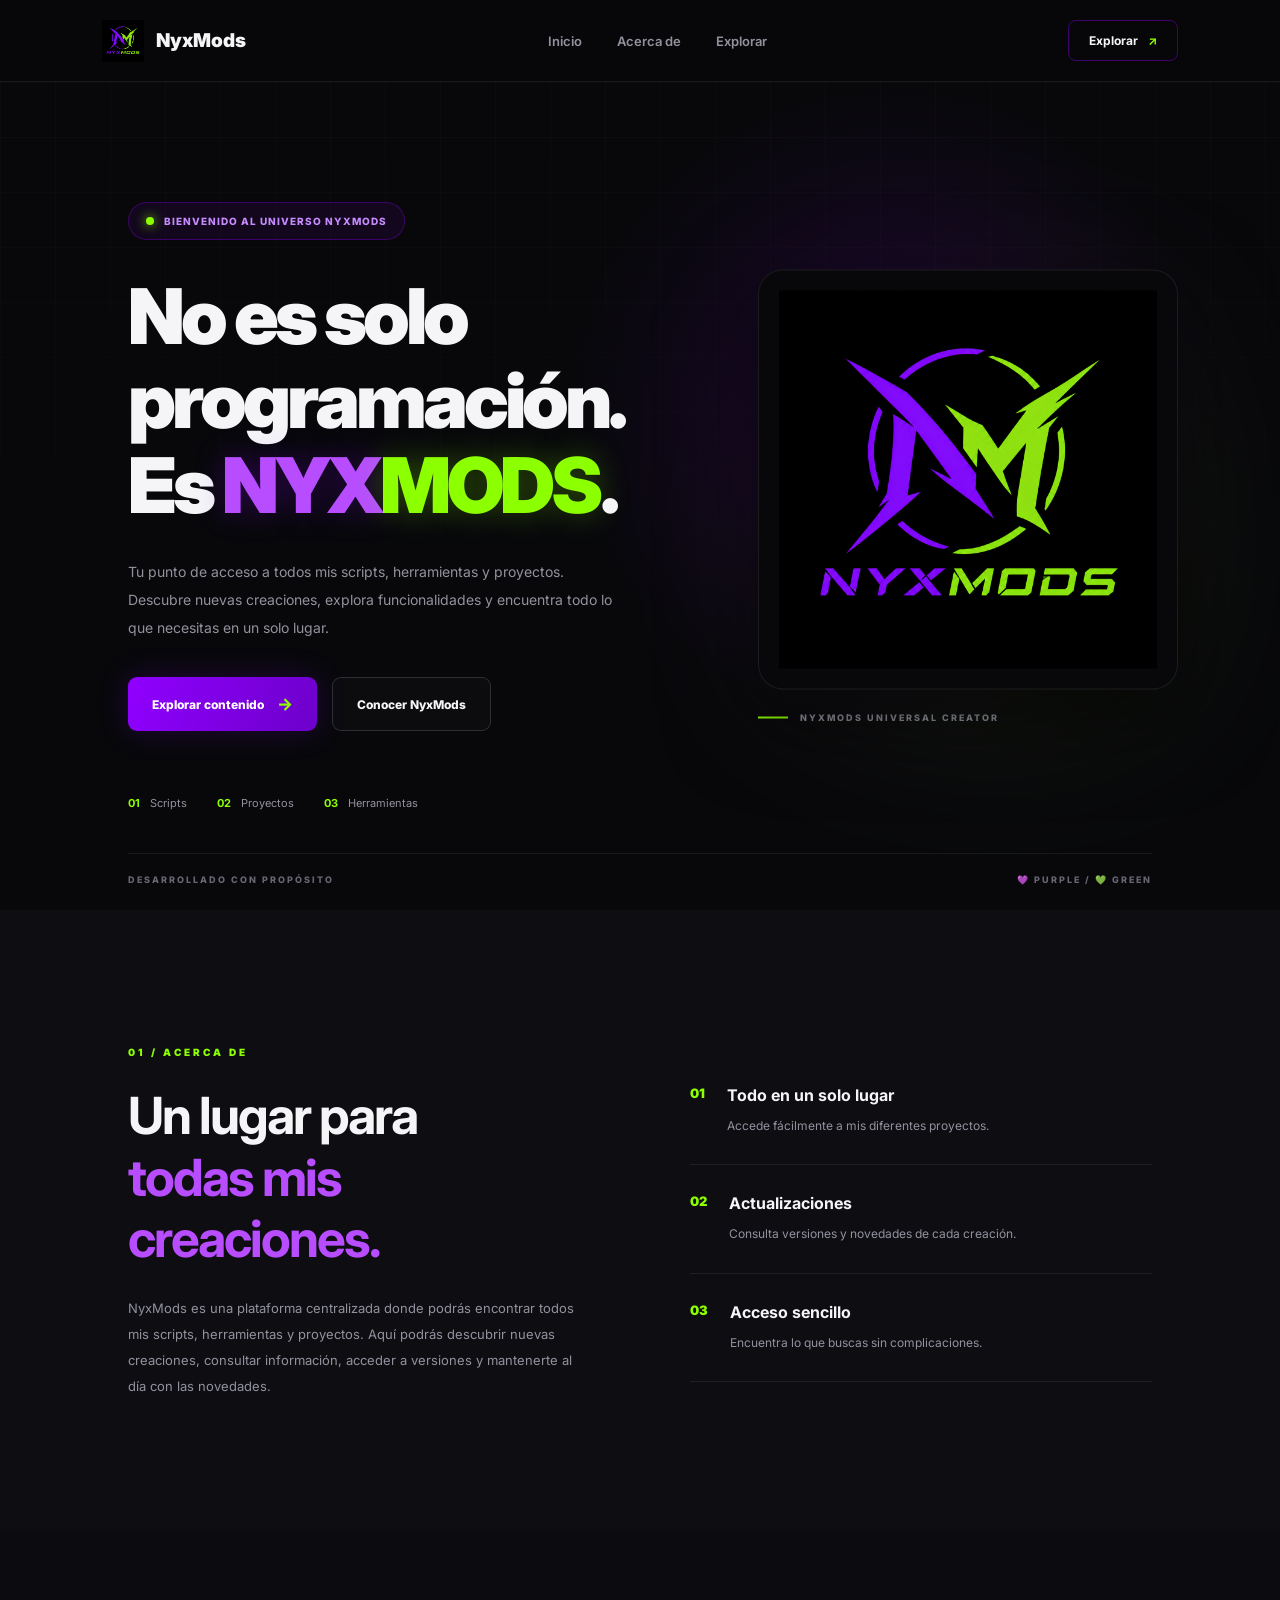
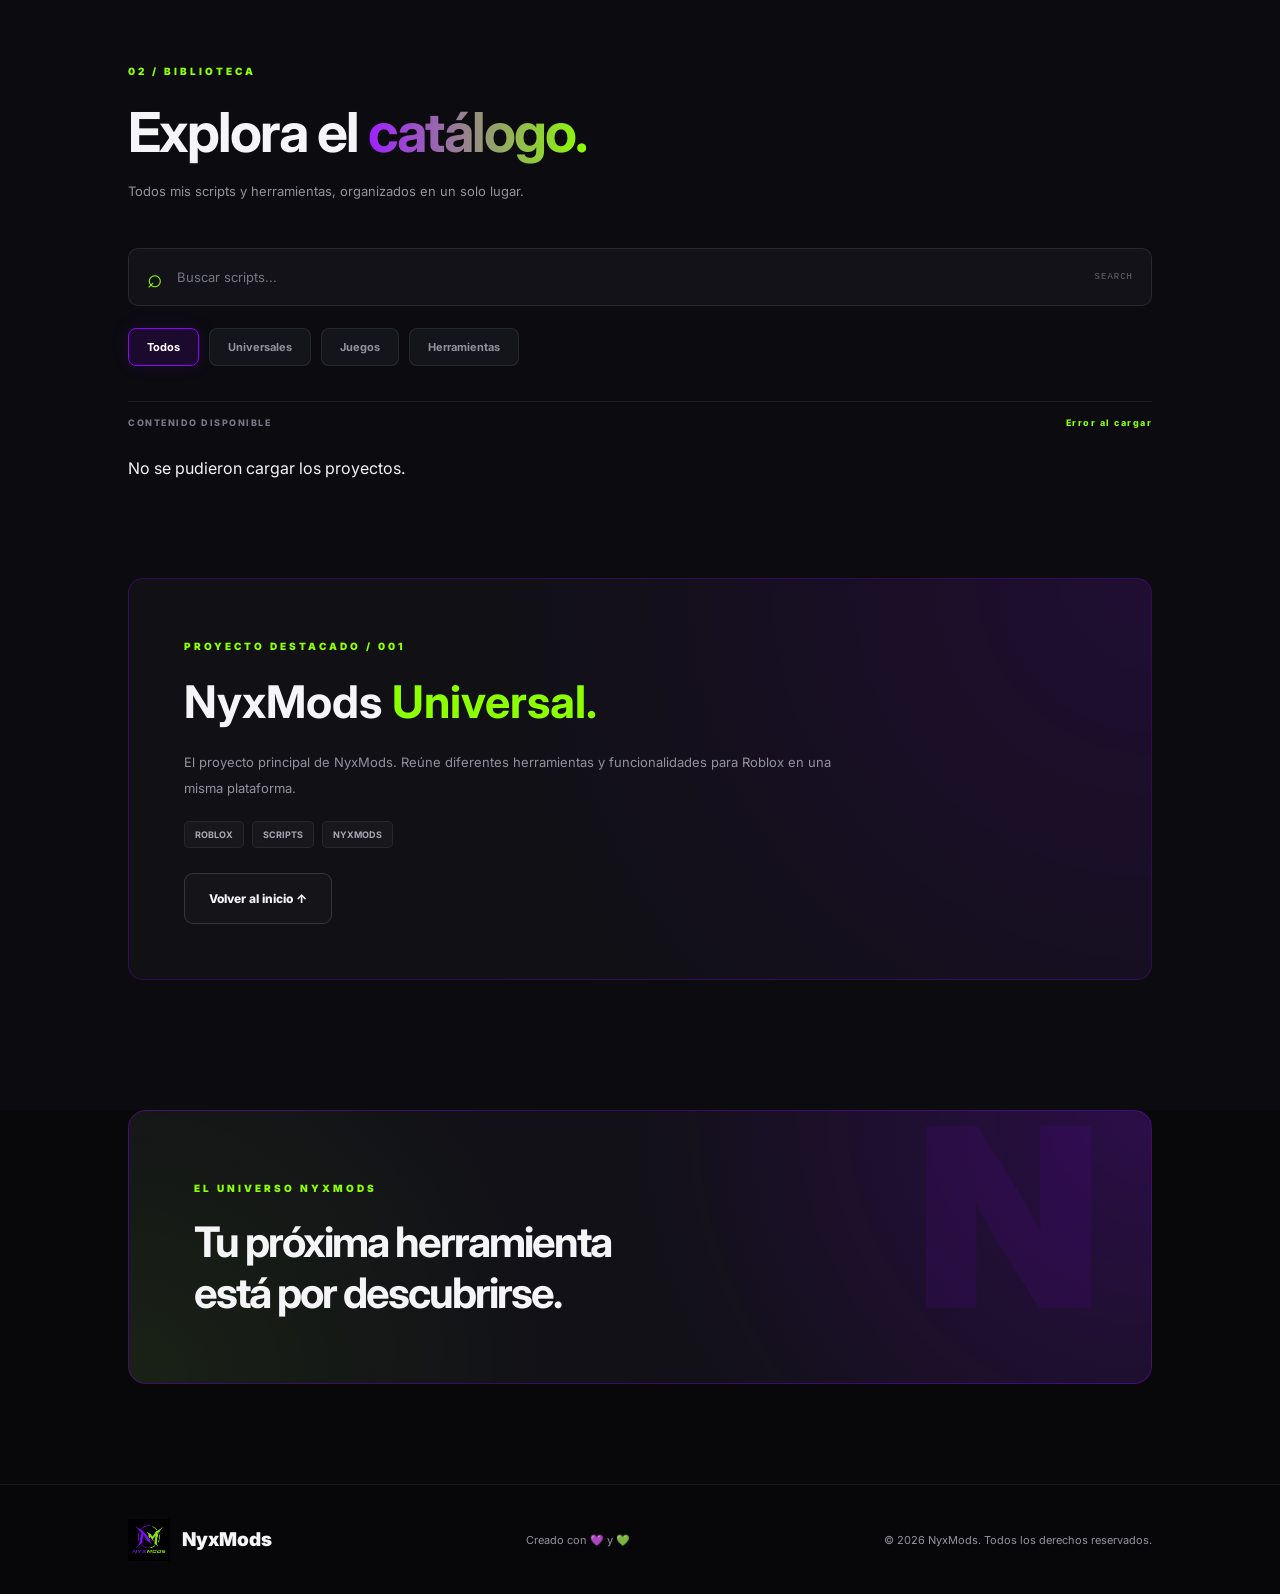
==== commit 6f02e666: "Update index.html" ====
--- a/index.html
+++ b/index.html
@@ -12,6 +12,7 @@
     <title>NyxMods | Tu universo de proyectos</title>
 
     <link rel="stylesheet" href="css/style.css">
+    <link rel="stylesheet" href="css/script-details.css">
 </head>
 
 <body>
--- a/css/style.css
+++ b/css/style.css
@@ -17,10 +17,18 @@
     --border: #ffffff12;
 }
 
+/* RESET */
+
 * {
     margin: 0;
     padding: 0;
     box-sizing: border-box;
+}
+
+html,
+body {
+    width: 100%;
+    max-width: 100%;
 }
 
 html {
@@ -34,6 +42,10 @@
     overflow-x: hidden;
 }
 
+img {
+    max-width: 100%;
+}
+
 a {
     text-decoration: none;
     color: inherit;
@@ -42,13 +54,15 @@
 /* NAVBAR */
 
 .navbar {
+    width: 100%;
     height: 82px;
     padding: 0 8%;
+
     display: flex;
     align-items: center;
     justify-content: space-between;
 
-    background: #08080beF;
+    background: #08080bef;
     border-bottom: 1px solid var(--border);
 
     position: sticky;
@@ -62,6 +76,7 @@
     display: flex;
     align-items: center;
     gap: 12px;
+
     font-size: 19px;
     font-weight: 900;
 }
@@ -90,10 +105,13 @@
 
 .nav-cta {
     padding: 12px 20px;
+
     border: 1px solid #9000ff66;
     border-radius: 8px;
+
     font-size: 12px;
     font-weight: 700;
+
     transition: .3s;
 }
 
@@ -110,19 +128,23 @@
 /* HERO */
 
 .hero {
+    width: 100%;
     min-height: 790px;
     padding: 120px 10% 100px;
 
     display: flex;
     align-items: center;
+
     position: relative;
     overflow: hidden;
 }
 
 .hero-background {
     position: absolute;
+
     width: 650px;
     height: 650px;
+
     right: 5%;
     top: 0;
 
@@ -157,6 +179,7 @@
 .hero-content {
     position: relative;
     z-index: 2;
+    width: 100%;
     max-width: 600px;
 }
 
@@ -183,8 +206,10 @@
 .live-dot {
     width: 8px;
     height: 8px;
+
     background: var(--green);
     border-radius: 50%;
+
     box-shadow: 0 0 12px var(--green);
 }
 
@@ -207,9 +232,11 @@
 
 .hero-description {
     max-width: 500px;
+
     color: var(--muted);
     font-size: 14px;
     line-height: 2;
+
     margin-top: 30px;
 }
 
@@ -217,6 +244,7 @@
     display: flex;
     flex-wrap: wrap;
     gap: 15px;
+
     margin-top: 35px;
 }
 
@@ -238,6 +266,7 @@
 
 .button-primary {
     color: #fff;
+
     background: linear-gradient(
         110deg,
         var(--purple),
@@ -271,6 +300,7 @@
     display: flex;
     flex-wrap: wrap;
     gap: 30px;
+
     margin-top: 65px;
 }
 
@@ -288,9 +318,11 @@
 
 .hero-visual {
     position: absolute;
+
     width: 420px;
     right: 8%;
     top: 50%;
+
     transform: translateY(-50%);
     z-index: 1;
 }
@@ -298,6 +330,7 @@
 .logo-glow {
     position: absolute;
     inset: 10%;
+
     background: linear-gradient(
         135deg,
         #9000ff,
@@ -310,9 +343,11 @@
 
 .logo-container {
     position: relative;
+
     border: 1px solid #ffffff15;
     background: #08080b;
     border-radius: 25px;
+
     padding: 20px;
 
     box-shadow: 0 25px 90px #0009;
@@ -328,6 +363,7 @@
     display: flex;
     align-items: center;
     gap: 12px;
+
     margin-top: 22px;
 
     color: var(--muted);
@@ -344,6 +380,7 @@
 
 .hero-bottom {
     position: absolute;
+
     bottom: 25px;
     left: 10%;
     right: 10%;
@@ -363,6 +400,7 @@
 /* GENERAL SECTIONS */
 
 .section {
+    width: 100%;
     padding: 130px 10%;
 }
 
@@ -388,6 +426,7 @@
     font-size: clamp(35px, 4vw, 52px);
     letter-spacing: -2px;
     line-height: 1.2;
+
     margin-top: 25px;
 }
 
@@ -399,6 +438,7 @@
     color: var(--muted);
     font-size: 13px;
     line-height: 2;
+
     margin-top: 25px;
 }
 
@@ -410,7 +450,9 @@
 .feature {
     display: flex;
     gap: 22px;
+
     padding: 28px 0;
+
     border-bottom: 1px solid var(--border);
 }
 
@@ -464,8 +506,9 @@
 
 .content-grid {
     display: grid;
-    grid-template-columns: repeat(3, 1fr);
+    grid-template-columns: repeat(3, minmax(0, 1fr));
     gap: 20px;
+
     margin-top: 55px;
 }
 
@@ -516,14 +559,17 @@
     color: var(--muted);
     font-size: 12px;
     line-height: 1.9;
+
     margin-top: 15px;
 }
 
 .card-link {
     display: inline-block;
+
     color: var(--green);
     font-size: 11px;
     font-weight: 800;
+
     margin-top: 25px;
 }
 
@@ -553,6 +599,7 @@
     font-size: clamp(28px, 4vw, 42px);
     margin-top: 20px;
     letter-spacing: -2px;
+
     position: relative;
     z-index: 2;
 }
@@ -590,7 +637,503 @@
     font-size: 11px;
 }
 
-/* RESPONSIVE */
+/* =================================
+   NYXMODS SCRIPT CATALOG
+================================= */
+
+.catalog {
+    width: 100%;
+    background: #0b0b10;
+}
+
+.catalog-heading {
+    margin-bottom: 45px;
+}
+
+.catalog-heading h2 {
+    font-size: clamp(35px, 5vw, 55px);
+    letter-spacing: -2px;
+    margin-top: 20px;
+}
+
+.catalog-heading h2 span {
+    background: linear-gradient(90deg, #a020ff, #8cff00);
+    -webkit-background-clip: text;
+    background-clip: text;
+    color: transparent;
+}
+
+.catalog-heading p {
+    color: var(--muted);
+    font-size: 13px;
+    line-height: 1.8;
+    margin-top: 15px;
+}
+
+/* SEARCH */
+
+.catalog-controls {
+    display: flex;
+    flex-direction: column;
+    gap: 22px;
+    margin-bottom: 35px;
+}
+
+.search-box {
+    width: 100%;
+
+    display: flex;
+    align-items: center;
+    gap: 14px;
+
+    padding: 0 18px;
+    height: 58px;
+
+    background: #121218;
+    border: 1px solid #ffffff18;
+    border-radius: 10px;
+
+    transition: .3s;
+}
+
+.search-box:focus-within {
+    border-color: var(--purple);
+    box-shadow: 0 0 25px #9000ff18;
+}
+
+.search-box > span {
+    font-size: 26px;
+    color: var(--green);
+}
+
+.search-box input {
+    flex: 1;
+    min-width: 0;
+
+    background: transparent;
+    border: none;
+    outline: none;
+
+    color: white;
+    font-family: inherit;
+    font-size: 13px;
+}
+
+.search-box input::placeholder {
+    color: #777783;
+}
+
+.search-box kbd {
+    color: #666675;
+    font-size: 9px;
+    letter-spacing: 1px;
+}
+
+/* FILTERS */
+
+.filter-list {
+    display: flex;
+    flex-wrap: wrap;
+    gap: 10px;
+}
+
+.filter-btn {
+    background: #14141b;
+    color: var(--muted);
+
+    border: 1px solid #ffffff15;
+    padding: 11px 18px;
+    border-radius: 8px;
+
+    font-family: inherit;
+    font-size: 11px;
+    font-weight: 700;
+
+    cursor: pointer;
+    transition: .3s;
+}
+
+.filter-btn:hover {
+    border-color: var(--purple);
+    color: white;
+}
+
+.filter-btn.active {
+    background: #9000ff20;
+    border-color: var(--purple);
+    color: white;
+
+    box-shadow: 0 0 18px #9000ff20;
+}
+
+/* CATALOG META */
+
+.catalog-meta {
+    display: flex;
+    justify-content: space-between;
+    gap: 10px;
+
+    padding: 15px 0;
+    margin-bottom: 15px;
+
+    border-top: 1px solid var(--border);
+
+    color: #777783;
+    font-size: 9px;
+    font-weight: 800;
+    letter-spacing: 1.5px;
+}
+
+#scriptCount {
+    color: var(--green);
+}
+
+/* CARDS */
+
+.catalog-grid {
+    width: 100%;
+
+    display: grid;
+    grid-template-columns: repeat(2, minmax(0, 1fr));
+    gap: 22px;
+}
+
+.script-card {
+    min-width: 0;
+    overflow: hidden;
+
+    border: 1px solid #ffffff15;
+    border-radius: 15px;
+
+    background: #111117;
+    transition: .35s;
+}
+
+.script-card:hover {
+    transform: translateY(-6px);
+    border-color: #9000ff88;
+    box-shadow: 0 15px 40px #9000ff16;
+}
+
+.script-banner {
+    height: 205px;
+    position: relative;
+    overflow: hidden;
+
+    display: flex;
+    align-items: center;
+    justify-content: center;
+
+    background: #09090d;
+    border-bottom: 1px solid #ffffff12;
+}
+
+.universal-banner {
+    background:
+        radial-gradient(circle at 30% 50%, #9000ff30, transparent 55%),
+        radial-gradient(circle at 80% 80%, #8cff0018, transparent 50%),
+        #09090d;
+}
+
+.script-logo {
+    width: 160px;
+    height: 160px;
+    object-fit: contain;
+
+    position: relative;
+    z-index: 2;
+
+    filter: drop-shadow(0 0 25px #9000ff55);
+}
+
+.script-status {
+    position: absolute;
+    top: 15px;
+    right: 15px;
+
+    display: flex;
+    align-items: center;
+    gap: 7px;
+
+    padding: 8px 11px;
+
+    border: 1px solid #8cff0044;
+    border-radius: 30px;
+
+    background: #8cff0010;
+    color: var(--green);
+
+    font-size: 9px;
+    font-weight: 800;
+}
+
+.script-status i {
+    width: 6px;
+    height: 6px;
+
+    border-radius: 50%;
+    background: var(--green);
+
+    box-shadow: 0 0 10px var(--green);
+}
+
+.banner-label {
+    position: absolute;
+    bottom: 13px;
+    left: 17px;
+
+    color: #ffffff65;
+    font-size: 9px;
+    font-weight: 800;
+    letter-spacing: 2px;
+}
+
+/* CARD CONTENT */
+
+.script-content {
+    padding: 25px;
+}
+
+.script-category {
+    color: var(--green);
+    font-size: 9px;
+    font-weight: 900;
+    letter-spacing: 1.5px;
+}
+
+.script-category span {
+    color: var(--purple);
+    margin: 0 5px;
+}
+
+.script-content h3 {
+    font-size: 21px;
+    margin-top: 13px;
+    letter-spacing: -.5px;
+}
+
+.script-content > p {
+    color: var(--muted);
+    font-size: 12px;
+    line-height: 1.9;
+
+    margin-top: 12px;
+    min-height: 68px;
+}
+
+/* TAGS */
+
+.script-tags,
+.details-tags {
+    display: flex;
+    flex-wrap: wrap;
+    gap: 8px;
+    margin-top: 20px;
+}
+
+.script-tags span,
+.details-tags span {
+    padding: 7px 10px;
+
+    border-radius: 5px;
+
+    background: #ffffff08;
+    border: 1px solid #ffffff12;
+
+    color: #a8a8b3;
+    font-size: 9px;
+    font-weight: 700;
+}
+
+/* FOOTER CARD */
+
+.script-footer {
+    display: flex;
+    justify-content: space-between;
+    align-items: center;
+    gap: 10px;
+
+    border-top: 1px solid #ffffff12;
+
+    padding-top: 20px;
+    margin-top: 25px;
+}
+
+.script-version {
+    display: flex;
+    flex-direction: column;
+    gap: 6px;
+}
+
+.script-version span {
+    color: #666675;
+    font-size: 8px;
+    letter-spacing: 1px;
+}
+
+.script-version strong {
+    color: white;
+    font-size: 10px;
+}
+
+.script-button {
+    padding: 12px 15px;
+    border-radius: 7px;
+
+    background: linear-gradient(110deg, #9000ff, #6100b9);
+    color: white;
+
+    font-size: 10px;
+    font-weight: 800;
+
+    transition: .3s;
+}
+
+.script-button:hover {
+    box-shadow: 0 0 20px #9000ff55;
+    transform: translateY(-2px);
+}
+
+.script-button span {
+    color: var(--green);
+    margin-left: 5px;
+}
+
+/* COMING SOON */
+
+.coming-card {
+    min-height: 400px;
+
+    display: flex;
+    align-items: center;
+    justify-content: center;
+
+    border-style: dashed;
+
+    background:
+        radial-gradient(circle at center, #9000ff10, transparent 65%),
+        #0e0e13;
+}
+
+.coming-card:hover {
+    border-color: #8cff0055;
+}
+
+.coming-content {
+    text-align: center;
+    padding: 30px;
+}
+
+.coming-icon {
+    width: 60px;
+    height: 60px;
+
+    margin: 0 auto 25px;
+
+    display: flex;
+    align-items: center;
+    justify-content: center;
+
+    border: 1px solid #8cff0055;
+    border-radius: 15px;
+
+    color: var(--green);
+    font-size: 30px;
+}
+
+.coming-content h3 {
+    font-size: 19px;
+}
+
+.coming-content p {
+    color: var(--muted);
+    font-size: 12px;
+    line-height: 1.8;
+    margin-top: 12px;
+}
+
+.coming-label {
+    display: inline-block;
+    margin-top: 20px;
+
+    color: var(--purple-light);
+    font-size: 9px;
+    font-weight: 900;
+    letter-spacing: 2px;
+}
+
+/* NO RESULTS */
+
+.no-results {
+    text-align: center;
+    padding: 65px 20px;
+
+    border: 1px dashed #ffffff20;
+    border-radius: 12px;
+}
+
+.no-results[hidden] {
+    display: none;
+}
+
+.no-results > span {
+    font-size: 35px;
+    color: var(--green);
+}
+
+.no-results h3 {
+    margin-top: 15px;
+    font-size: 18px;
+}
+
+.no-results p {
+    color: var(--muted);
+    font-size: 12px;
+    margin-top: 10px;
+}
+
+/* DETAILS */
+
+.script-details {
+    width: 100%;
+
+    margin-top: 100px;
+    padding: 55px;
+
+    border: 1px solid #9000ff44;
+    border-radius: 15px;
+
+    background:
+        radial-gradient(circle at 100% 0%, #9000ff20, transparent 60%),
+        #101015;
+}
+
+.script-details h2 {
+    margin-top: 20px;
+    font-size: clamp(30px, 4vw, 45px);
+}
+
+.script-details h2 span {
+    color: var(--green);
+}
+
+.script-details > p {
+    max-width: 650px;
+    margin-top: 20px;
+
+    color: var(--muted);
+    font-size: 13px;
+    line-height: 2;
+}
+
+.script-details .button-secondary {
+    display: inline-flex;
+    margin-top: 25px;
+}
+
+/* =================================
+   RESPONSIVE
+================================= */
 
 @media (max-width: 1050px) {
     .hero-visual {
@@ -602,6 +1145,10 @@
     .hero-content {
         max-width: 560px;
     }
+
+    .about {
+        gap: 55px;
+    }
 }
 
 @media (max-width: 800px) {
@@ -612,116 +1159,12 @@
     .nav-links {
         display: none;
     }
-
-    .hero {
-        min-height: 850px;
-        padding: 100px 7%;
-        align-items: flex-start;
-    }
-
-    .hero-content {
-        max-width: 100%;
-    }
-
-    .hero-visual {
-        position: relative;
-        width: min(300px, 85%);
-        right: auto;
-        top: auto;
-        transform: none;
-        margin: 55px auto 0;
-        opacity: 1;
-    }
-
-    .hero-bottom {
-        left: 7%;
-        right: 7%;
-    }
-
-    .about {
-        grid-template-columns: 1fr;
-        gap: 45px;
-    }
-
-    .content-grid {
-        grid-template-columns: 1fr;
-    }
-
-    .section {
-        padding: 90px 7%;
-    }
-
-    .final-banner {
-        margin: 0 7% 70px;
-        padding: 40px 25px;
-    }
-
-    .banner-symbol {
-        right: 0;
-        font-size: 150px;
-    }
-}
-
-@media (max-width: 480px) {
-    .brand {
-        font-size: 16px;
-    }
-
-    .brand img {
-        width: 35px;
-        height: 35px;
-    }
-
-    .nav-cta {
-        padding: 10px 13px;
-    }
-
-    .hero {
-        padding-top: 80px;
-        min-height: 850px;
-    }
-
-    .hero h1 {
-        font-size: 48px;
-        letter-spacing: -3px;
-    }
-
-    .hero-description {
-        font-size: 13px;
-    }
-
-    .hero-info {
-        gap: 15px;
-        margin-top: 40px;
-    }
-
-    .hero-info span {
-        font-size: 10px;
-    }
-
-    .hero-bottom {
-        font-size: 7px;
-        letter-spacing: 1px;
-    }
-
-    footer {
-        flex-direction: column;
-        text-align: center;
-    }
-}
-
-
-
-
-
-/* MOBILE LAYOUT FIX */
-
-@media (max-width: 800px) {
 
     .hero {
         display: flex;
         flex-direction: column;
         align-items: stretch;
+
         min-height: auto;
         padding: 85px 7% 100px;
     }
@@ -733,16 +1176,22 @@
 
     .hero-visual {
         position: relative;
+
         width: min(320px, 90%);
+
         right: auto;
         top: auto;
+
         transform: none;
+
         margin: 55px auto 20px;
         opacity: 1;
     }
 
     .hero-bottom {
         bottom: 20px;
+        left: 7%;
+        right: 7%;
     }
 
     .hero-info {
@@ -750,6 +1199,8 @@
     }
 
     .about {
+        grid-template-columns: 1fr;
+        gap: 45px;
         text-align: center;
     }
 
@@ -759,10 +1210,118 @@
 
     .explore-heading {
         align-items: flex-start;
+        flex-wrap: wrap;
+        gap: 20px;
     }
 
     .explore-decoration {
         font-size: 90px;
     }
-}
-
+
+    .content-grid {
+        grid-template-columns: minmax(0, 1fr);
+    }
+
+    .catalog-grid {
+        grid-template-columns: minmax(0, 1fr);
+    }
+
+    .coming-card {
+        min-height: 280px;
+    }
+
+    .script-details {
+        padding: 30px 22px;
+        margin-top: 65px;
+    }
+
+    .section {
+        padding: 90px 7%;
+    }
+
+    .final-banner {
+        margin: 0 7% 70px;
+        padding: 40px 25px;
+    }
+
+    .banner-symbol {
+        right: 0;
+        font-size: 150px;
+    }
+}
+
+@media (max-width: 480px) {
+    .brand {
+        font-size: 16px;
+    }
+
+    .brand img {
+        width: 35px;
+        height: 35px;
+    }
+
+    .nav-cta {
+        padding: 10px 13px;
+    }
+
+    .hero {
+        padding-top: 80px;
+    }
+
+    .hero h1 {
+        font-size: 48px;
+        letter-spacing: -3px;
+    }
+
+    .hero-description {
+        font-size: 13px;
+    }
+
+    .hero-info {
+        gap: 15px;
+        margin-top: 40px;
+    }
+
+    .hero-info span {
+        font-size: 10px;
+    }
+
+    .hero-bottom {
+        font-size: 7px;
+        letter-spacing: 1px;
+    }
+
+    .filter-list {
+        gap: 7px;
+    }
+
+    .filter-btn {
+        padding: 10px 12px;
+        font-size: 10px;
+    }
+
+    .search-box kbd {
+        display: none;
+    }
+
+    .script-banner {
+        height: 180px;
+    }
+
+    .script-content {
+        padding: 20px;
+    }
+
+    .script-footer {
+        align-items: flex-end;
+    }
+
+    .catalog-meta {
+        flex-wrap: wrap;
+    }
+
+    footer {
+        flex-direction: column;
+        text-align: center;
+    }
+}
--- a/css/script-details.css
+++ b/css/script-details.css
@@ -0,0 +1,139 @@
+
+.script-card {
+    overflow: hidden;
+    border: 1px solid rgba(144, 0, 255, 0.2);
+    border-radius: 16px;
+    background: #111116;
+    transition: transform 0.2s ease, border-color 0.2s ease;
+}
+
+.script-card:hover {
+    transform: translateY(-4px);
+    border-color: #9000ff;
+}
+
+.script-card[hidden] {
+    display: none;
+}
+
+.script-card-image {
+    width: 100%;
+    aspect-ratio: 16 / 9;
+    object-fit: cover;
+    display: block;
+}
+
+.script-card-content {
+    padding: 18px;
+}
+
+.script-card-content h3 {
+    margin: 0 0 10px;
+}
+
+.script-card-content p {
+    color: #aaa;
+    line-height: 1.6;
+}
+
+.script-tags {
+    display: flex;
+    flex-wrap: wrap;
+    gap: 7px;
+    margin: 14px 0;
+}
+
+.script-tag {
+    display: inline-block;
+    padding: 5px 10px;
+    border-radius: 20px;
+    background: rgba(144, 0, 255, 0.15);
+    color: #c18aff;
+    font-size: 12px;
+}
+
+.script-actions {
+    display: flex;
+    flex-wrap: wrap;
+    gap: 10px;
+    margin-top: 18px;
+}
+
+.copy-script-btn,
+.more-info-btn {
+    display: inline-flex;
+    align-items: center;
+    justify-content: center;
+    padding: 11px 16px;
+    border: 1px solid #9000ff;
+    border-radius: 9px;
+    background: #9000ff;
+    color: white;
+    font: inherit;
+    text-decoration: none;
+    cursor: pointer;
+    transition: 0.2s ease;
+}
+
+.more-info-btn {
+    background: transparent;
+    color: #c18aff;
+}
+
+.copy-script-btn:hover,
+.more-info-btn:hover {
+    filter: brightness(1.2);
+}
+
+.details-container {
+    width: min(100% - 32px, 1000px);
+    margin: 50px auto;
+}
+
+.back-link {
+    display: inline-block;
+    margin-bottom: 25px;
+    color: #c18aff;
+    text-decoration: none;
+}
+
+.details-image {
+    width: 100%;
+    max-height: 460px;
+    object-fit: cover;
+    border-radius: 16px;
+    margin-bottom: 25px;
+}
+
+.details-content h1 {
+    margin: 12px 0;
+}
+
+.details-content p {
+    color: #aaa;
+    line-height: 1.8;
+    white-space: pre-line;
+}
+
+#scriptLoading,
+#noResults,
+#detailsLoading,
+#detailsError {
+    color: #aaa;
+    padding: 20px 0;
+}
+
+@media (max-width: 600px) {
+    .script-actions {
+        flex-direction: column;
+    }
+
+    .script-actions > * {
+        width: 100%;
+        box-sizing: border-box;
+    }
+
+    .details-container {
+        margin-top: 30px;
+    }
+}
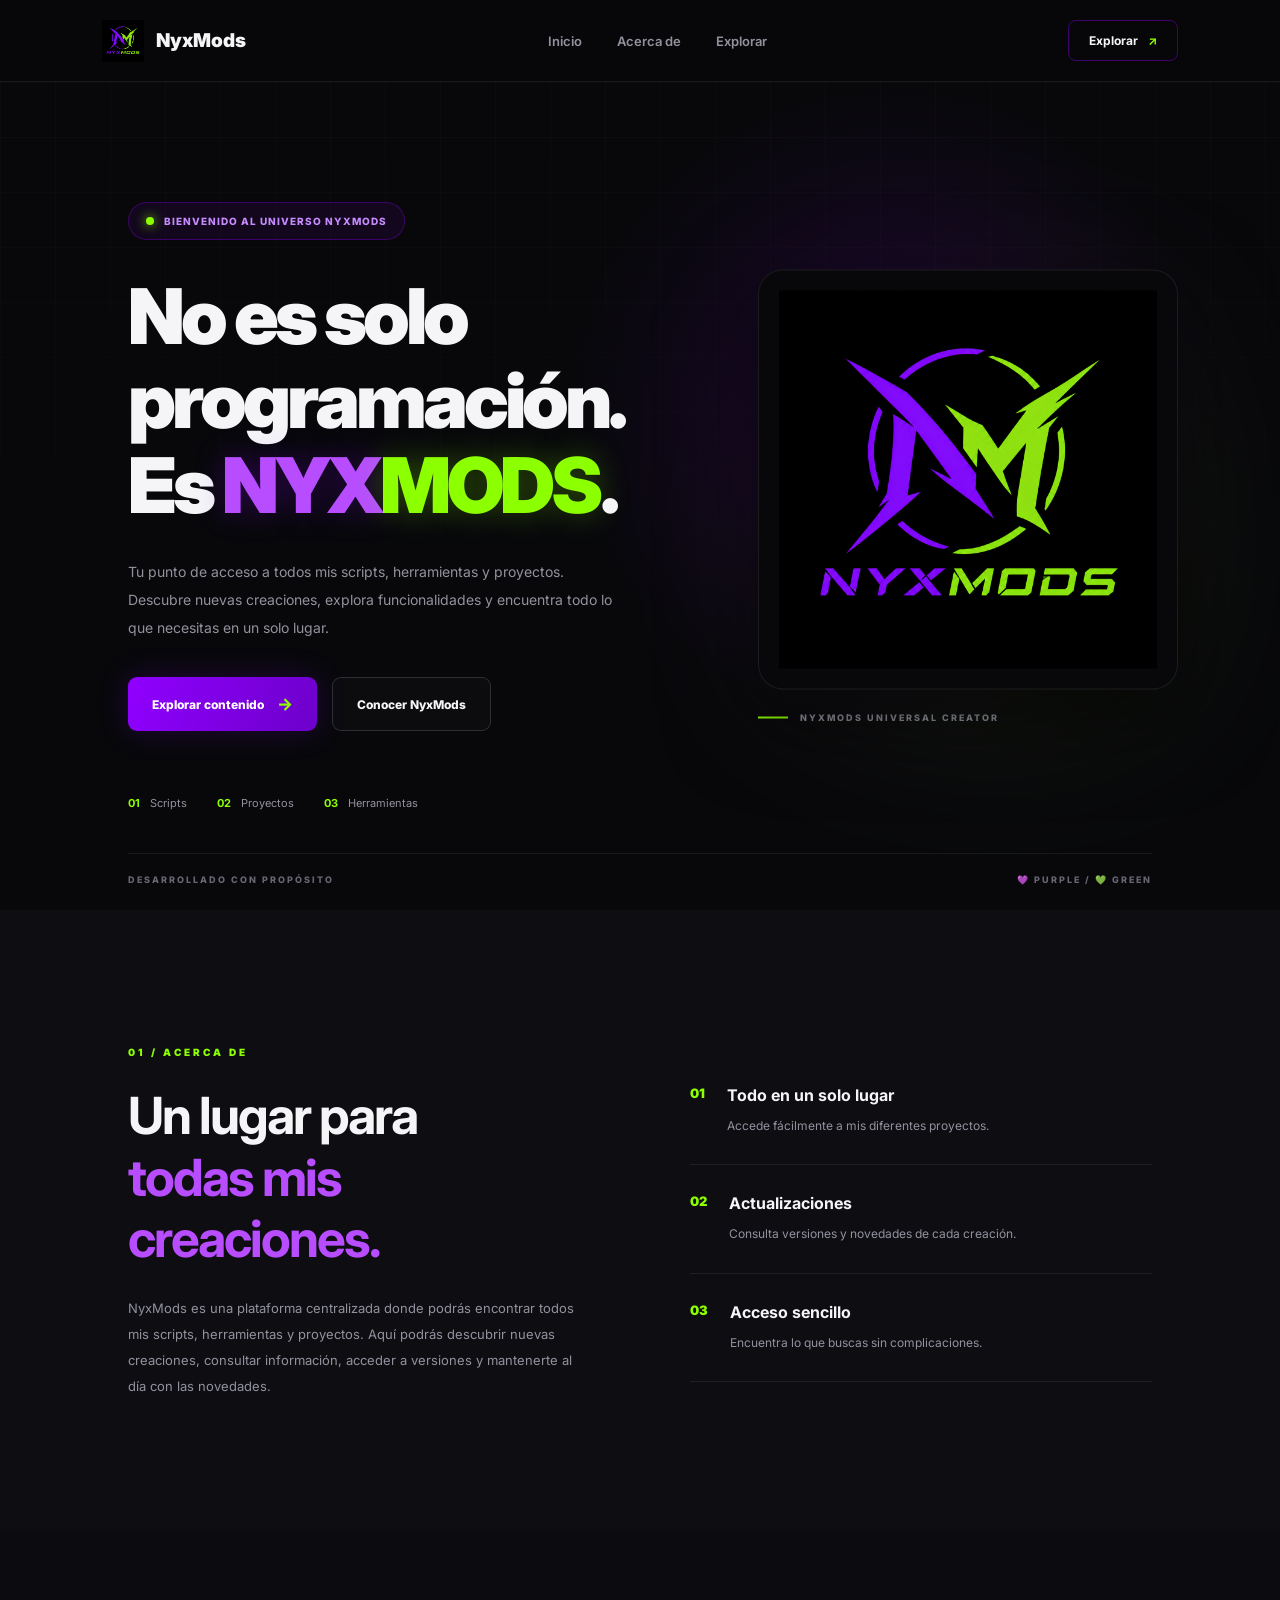
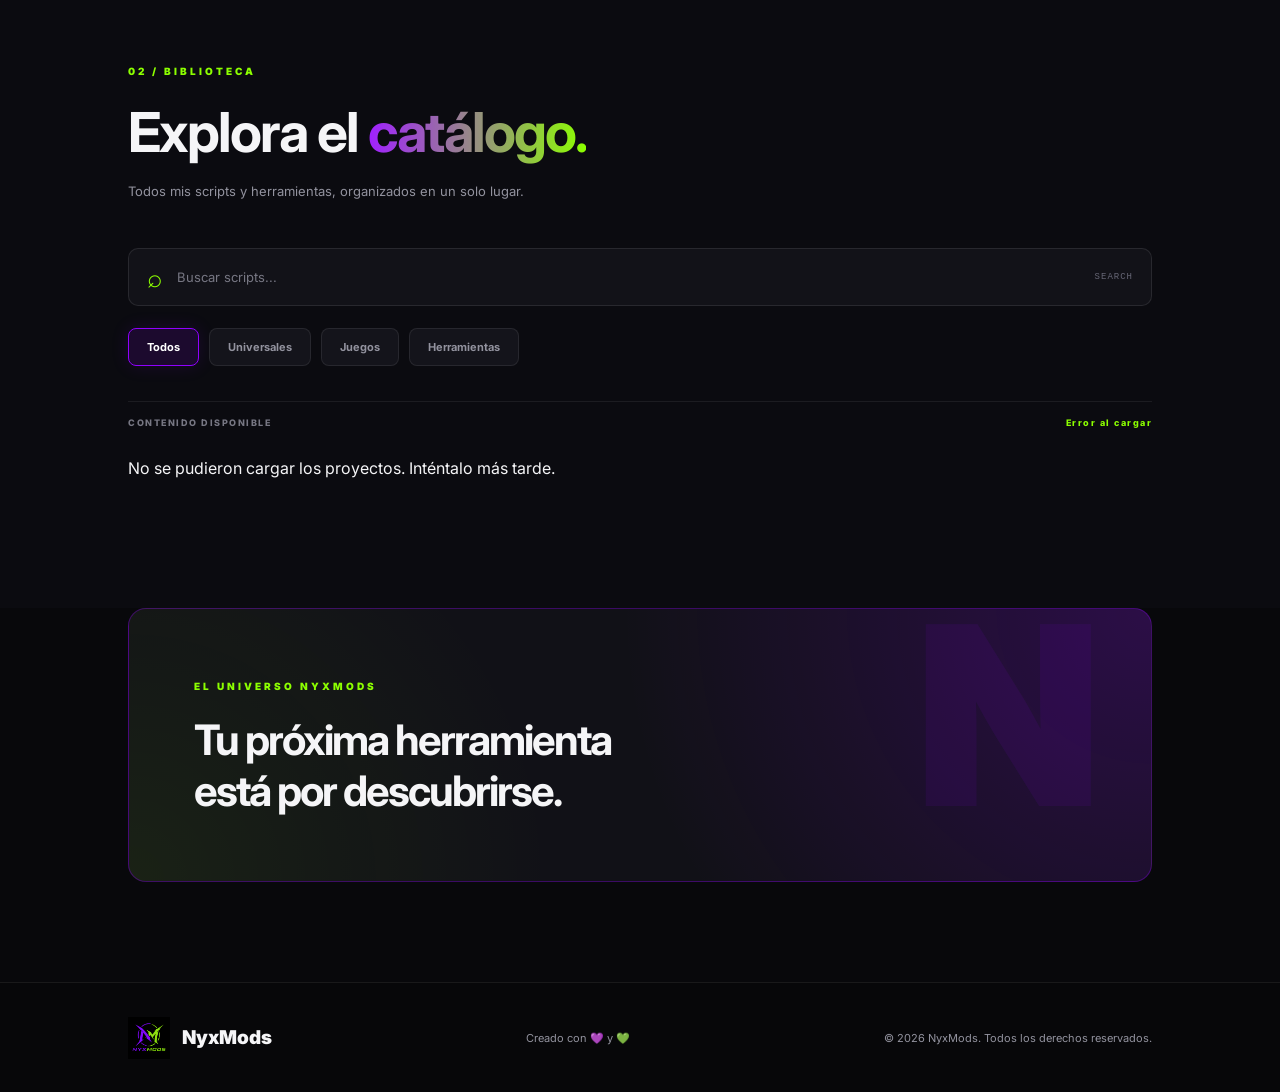
==== commit 5f80eba0: "Update index.html" ====
--- a/index.html
+++ b/index.html
@@ -165,155 +165,85 @@
 
 
         <!-- EXPLORAR -->
-        
-<section class="catalog section" id="explorar">
-
-    <div class="catalog-heading">
-        <span class="eyebrow">02 / BIBLIOTECA</span>
-        <h2>Explora el <span>catálogo.</span></h2>
-        <p>Todos mis scripts y herramientas, organizados en un solo lugar.</p>
-    </div>
-
-    <!-- BUSCADOR -->
-    <div class="catalog-controls">
-
-        <div class="search-box">
-            <span>⌕</span>
-            <input
-                type="search"
-                id="scriptSearch"
-                placeholder="Buscar scripts..."
-                autocomplete="off"
-            >
-            <kbd>SEARCH</kbd>
-        </div>
-
-        <div class="filter-list" id="scriptFilters">
-            <button class="filter-btn active" data-filter="all">Todos</button>
-            <button class="filter-btn" data-filter="universal">Universales</button>
-            <button class="filter-btn" data-filter="games">Juegos</button>
-            <button class="filter-btn" data-filter="tools">Herramientas</button>
-        </div>
-
-    </div>
-
-    <!-- RESULTADOS -->
-    <div class="catalog-meta">
-        <span>CONTENIDO DISPONIBLE</span>
-        <span id="scriptCount">01 PROYECTO</span>
-    </div>
-
-    <div class="catalog-grid" id="scriptGrid">
-
-        <!-- NYXMODS UNIVERSAL -->
-        <article
-            class="script-card"
-            data-category="universal"
-            data-search="nyxmods universal roblox scripts gaming utilities"
-        >
-
-            <div class="script-banner universal-banner">
-                <div class="banner-glow"></div>
-
-                <img
-                    src="assets/images/logo.png"
-                    alt="NyxMods Logo"
-                    class="script-logo"
-                >
-
-                <span class="script-status">
-                    <i></i> DISPONIBLE
-                </span>
-
-                <span class="banner-label">NYXMODS / 001</span>
-            </div>
-
-            <div class="script-content">
-
-                <div class="script-category">
-                    UNIVERSAL <span>•</span> ROBLOX
-                </div>
-
-                <h3>NyxMods Universal</h3>
+        <section class="catalog section" id="explorar">
+
+            <div class="catalog-heading">
+                <span class="eyebrow">02 / BIBLIOTECA</span>
+                <h2>Explora el <span>catálogo.</span></h2>
+                <p>Todos mis scripts y herramientas, organizados en un solo lugar.</p>
+            </div>
+
+
+            <!-- BUSCADOR -->
+            <div class="catalog-controls">
+
+                <div class="search-box">
+                    <span>⌕</span>
+
+                    <input
+                        type="search"
+                        id="scriptSearch"
+                        placeholder="Buscar scripts..."
+                        autocomplete="off"
+                    >
+
+                    <kbd>SEARCH</kbd>
+                </div>
+
+                <div class="filter-list" id="scriptFilters">
+
+                    <button class="filter-btn active" data-filter="all">
+                        Todos
+                    </button>
+
+                    <button class="filter-btn" data-filter="universal">
+                        Universales
+                    </button>
+
+                    <button class="filter-btn" data-filter="games">
+                        Juegos
+                    </button>
+
+                    <button class="filter-btn" data-filter="tools">
+                        Herramientas
+                    </button>
+
+                </div>
+
+            </div>
+
+
+            <!-- RESULTADOS -->
+            <div class="catalog-meta">
+                <span>CONTENIDO DISPONIBLE</span>
+                <span id="scriptCount">Cargando...</span>
+            </div>
+
+
+            <!-- TARJETAS DINÁMICAS DE GITHUB -->
+            <div class="catalog-grid" id="scriptGrid">
+
+                <p class="catalog-loading">
+                    Cargando proyectos...
+                </p>
+
+            </div>
+
+
+            <!-- SIN RESULTADOS -->
+            <div class="no-results" id="noResults" hidden>
+
+                <span>⌕</span>
+
+                <h3>No encontramos resultados</h3>
 
                 <p>
-                    Una colección de scripts y herramientas
-                    diseñada para ofrecer distintas funcionalidades
-                    en múltiples experiencias de Roblox.
-                </p>
-
-                <div class="script-tags">
-                    <span>Universal</span>
-                    <span>Gaming</span>
-                    <span>Utilities</span>
-                </div>
-
-                <div class="script-footer">
-
-                    <div class="script-version">
-                        <span>PROYECTO</span>
-                        <strong>NYXMODS</strong>
-                    </div>
-
-                    <a href="#nyxmods-details" class="script-button">
-                        Ver proyecto <span>↗</span>
-                    </a>
-
-                </div>
-
-            </div>
-
-        </article>
-
-        <!-- ESPACIO PARA FUTUROS SCRIPTS -->
-        <article class="script-card coming-card" data-category="games"
-            data-search="proximamente juegos">
-
-            <div class="coming-content">
-                <span class="coming-icon">＋</span>
-                <h3>Nuevos proyectos</h3>
-                <p>Más scripts y experiencias llegarán próximamente.</p>
-                <span class="coming-label">EN DESARROLLO</span>
-            </div>
-
-        </article>
-
-    </div>
-
-    <!-- SIN RESULTADOS -->
-    <div class="no-results" id="noResults" hidden>
-        <span>⌕</span>
-        <h3>No encontramos resultados</h3>
-        <p>Prueba con otro nombre o categoría.</p>
-    </div>
-
-    <!-- INFORMACIÓN DEL PROYECTO -->
-    <div class="script-details" id="nyxmods-details">
-
-        <span class="eyebrow">PROYECTO DESTACADO / 001</span>
-
-        <h2>NyxMods <span>Universal.</span></h2>
-
-        <p>
-            El proyecto principal de NyxMods. Reúne diferentes
-            herramientas y funcionalidades para Roblox en una
-            misma plataforma.
-        </p>
-
-        <div class="details-tags">
-            <span>ROBLOX</span>
-            <span>SCRIPTS</span>
-            <span>NYXMODS</span>
-        </div>
-
-        <a href="#inicio" class="button-secondary">
-            Volver al inicio ↑
-        </a>
-
-    </div>
-
-</section>
-        
+                    Prueba con otro nombre o categoría.
+                </p>
+
+            </div>
+
+        </section>
 
 
         <!-- FINAL BANNER -->
@@ -321,7 +251,11 @@
 
             <div>
                 <span class="eyebrow">EL UNIVERSO NYXMODS</span>
-                <h2>Tu próxima herramienta<br>está por descubrirse.</h2>
+
+                <h2>
+                    Tu próxima herramienta<br>
+                    está por descubrirse.
+                </h2>
             </div>
 
             <div class="banner-symbol">N</div>
@@ -341,11 +275,15 @@
 
         <p>Creado con 💜 y 💚</p>
 
-        <span>© <span id="year">2026</span> NyxMods. Todos los derechos reservados.</span>
+        <span>
+            © <span id="year">2026</span>
+            NyxMods. Todos los derechos reservados.
+        </span>
 
     </footer>
 
 
+    <!-- SCRIPTS -->
     <script src="js/main.js"></script>
 
 </body>
--- a/css/script-details.css
+++ b/css/script-details.css
@@ -137,3 +137,46 @@
         margin-top: 30px;
     }
 }
+
+
+.loader-section {
+    margin-top: 30px;
+    width: 100%;
+}
+
+.loader-header {
+    display: flex;
+    align-items: center;
+    justify-content: space-between;
+    margin-bottom: 12px;
+}
+
+.loader-header h2 {
+    font-size: 18px;
+    margin: 0;
+}
+
+.loader-header span {
+    color: #888;
+    font-size: 13px;
+}
+
+.loader-code {
+    background: #0b0b10;
+    border: 1px solid rgba(144, 0, 255, 0.25);
+    border-radius: 12px;
+    padding: 20px;
+    overflow-x: auto;
+    max-height: 500px;
+    overflow-y: auto;
+    line-height: 1.6;
+    font-size: 13px;
+    color: #c9c9d1;
+    tab-size: 4;
+}
+
+.loader-code code {
+    font-family: "JetBrains Mono", "Fira Code", monospace;
+    white-space: pre;
+}
+
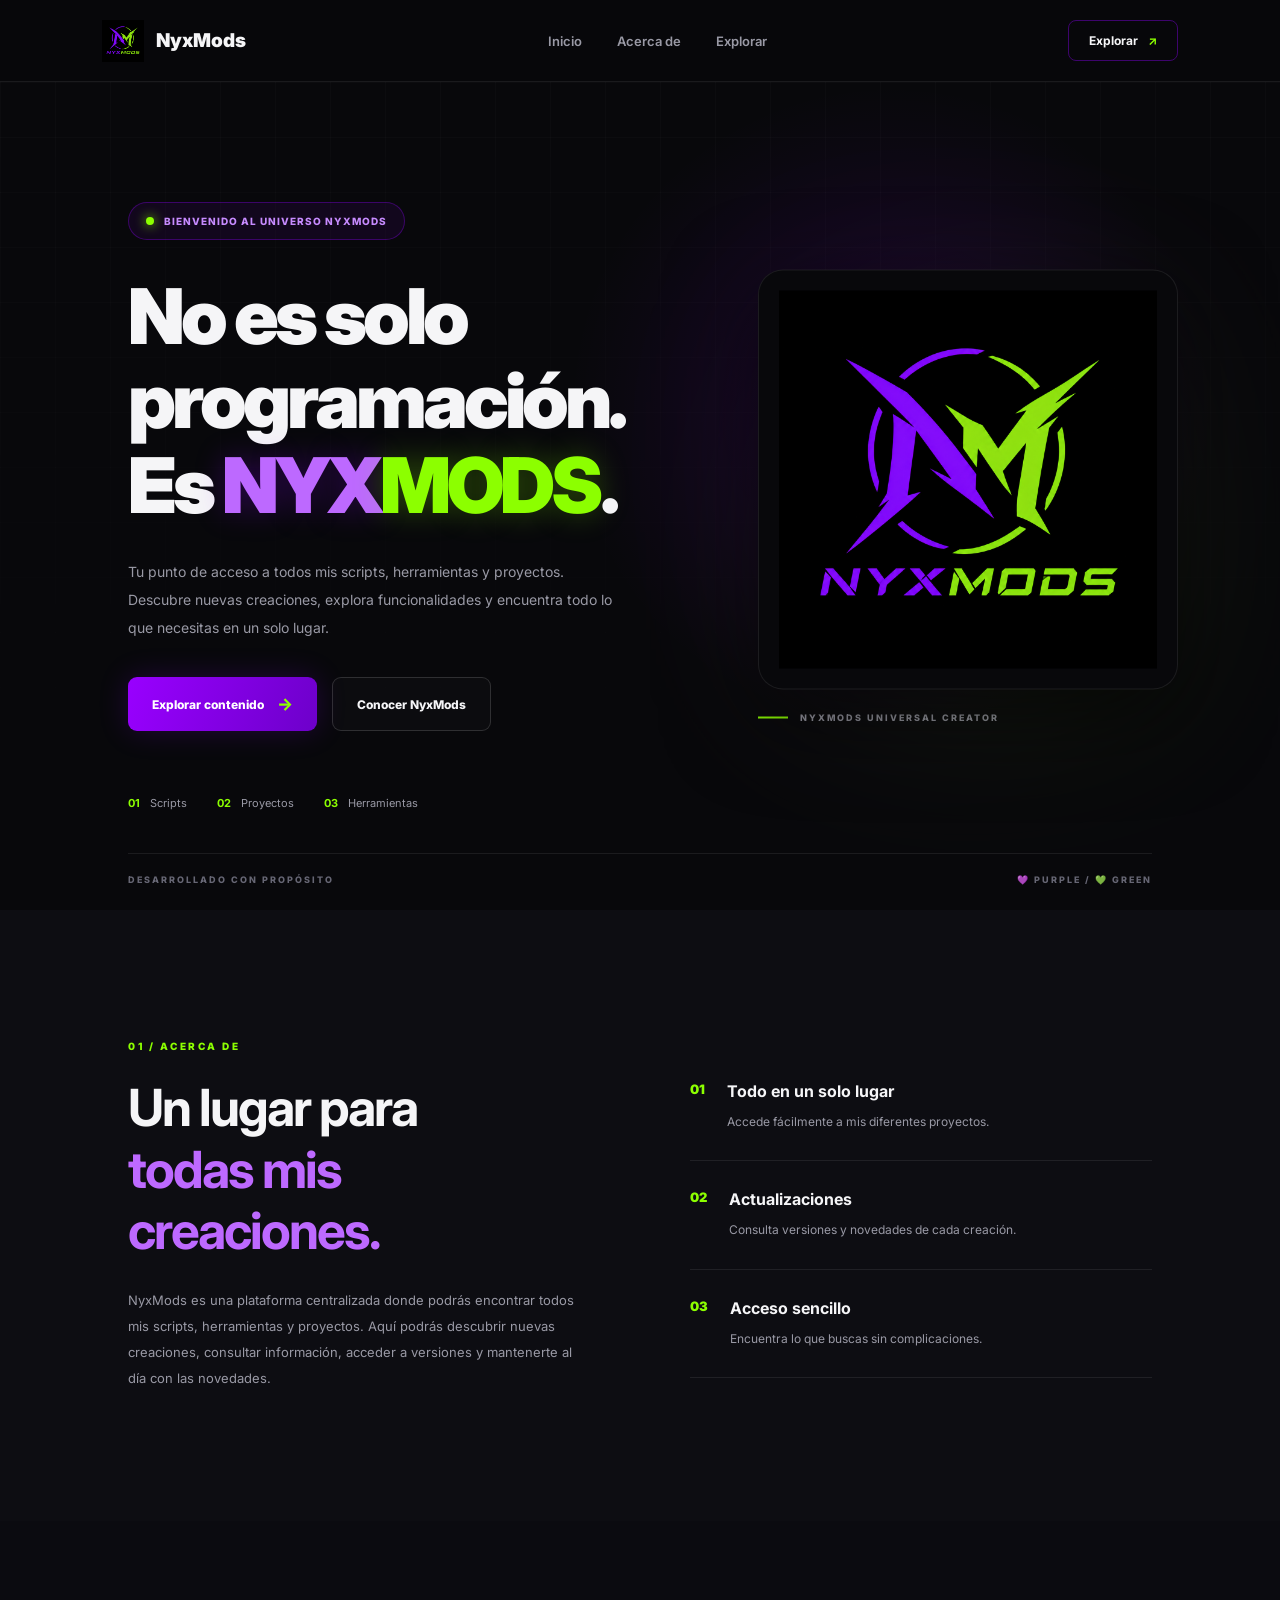
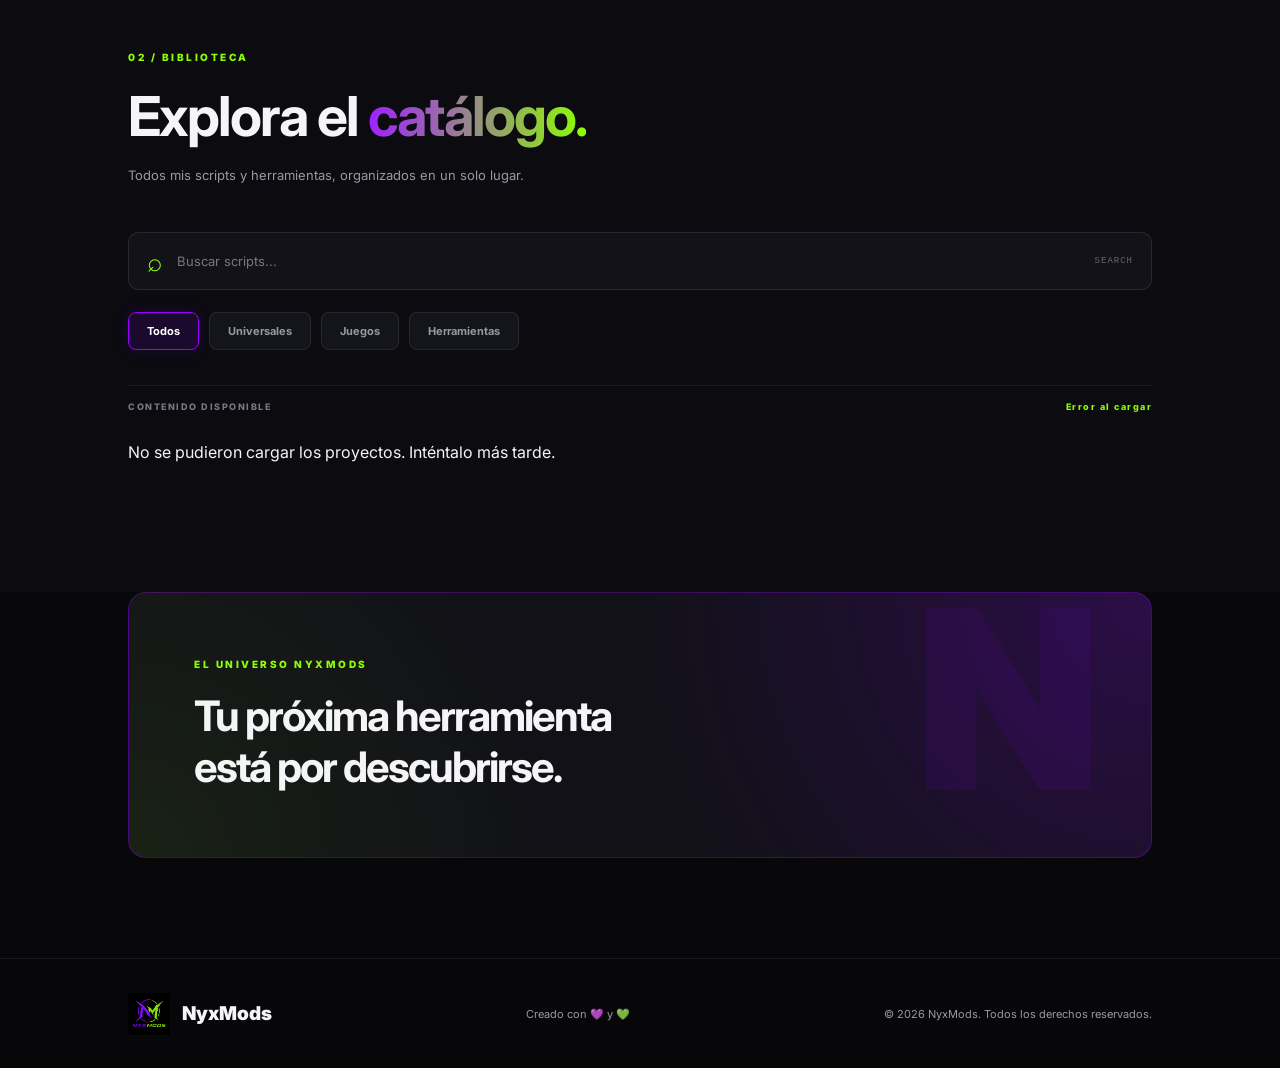
==== commit 373b9930: "Actualizar index.html" ====
--- a/index.html
+++ b/index.html
@@ -13,6 +13,23 @@
 
     <link rel="stylesheet" href="css/style.css">
     <link rel="stylesheet" href="css/script-details.css">
+
+
+<!-- Open Graph -->
+<meta property="og:type" content="website">
+<meta property="og:site_name" content="NyxMods">
+<meta property="og:title" content="NyxMods | Script Developer">
+<meta property="og:description" content="Scripts, herramientas y proyectos desarrollados por NyxMods. Explora todas mis creaciones en un solo lugar.">
+<meta property="og:image" content="https://nyxmods000.github.io/NyxMods/assets/images/preview.png">
+<meta property="og:url" content="https://nyxmods000.github.io/NyxMods/">
+
+<!-- Twitter / X -->
+<meta name="twitter:card" content="summary_large_image">
+<meta name="twitter:title" content="NyxMods | Script Developer">
+<meta name="twitter:description" content="Scripts, herramientas y proyectos desarrollados por NyxMods.">
+<meta name="twitter:image" content="https://nyxmods000.github.io/NyxMods/assets/images/preview.png">
+
+
 </head>
 
 <body>
--- a/css/style.css
+++ b/css/style.css
@@ -1325,3 +1325,320 @@
         text-align: center;
     }
 }
+
+
+
+
+
+
+/* ==========================================
+   NYXMODS - SOFTWARE LIBRARY CARD
+========================================== */
+
+.script-card {
+    position: relative;
+    display: flex;
+    flex-direction: column;
+    min-width: 0;
+    padding: 18px;
+    overflow: hidden;
+
+    background:
+        linear-gradient(145deg, #15131c 0%, #100f15 100%);
+
+    border: 1px solid rgba(168, 85, 247, 0.16);
+    border-radius: 18px;
+
+    transition:
+        border-color 0.25s ease,
+        transform 0.25s ease,
+        background 0.25s ease,
+        box-shadow 0.25s ease;
+}
+
+.script-card:hover {
+    transform: translateY(-3px);
+    border-color: rgba(168, 85, 247, 0.42);
+    box-shadow: 0 12px 35px rgba(0, 0, 0, 0.22);
+}
+
+.script-card[hidden] {
+    display: none !important;
+}
+
+/* HEADER */
+
+.script-card-header {
+    display: flex;
+    align-items: center;
+    gap: 14px;
+    min-width: 0;
+}
+
+/* LOGO */
+
+.script-card-icon {
+    position: relative;
+    display: flex;
+    flex-shrink: 0;
+    align-items: center;
+    justify-content: center;
+
+    width: 76px;
+    height: 76px;
+
+    overflow: hidden;
+    border: 1px solid rgba(168, 85, 247, 0.25);
+    border-radius: 15px;
+
+    background: #09090d;
+}
+
+.script-card-icon img {
+    display: block;
+    width: 100%;
+    height: 100%;
+    object-fit: contain;
+}
+
+.script-card-icon.icon-fallback {
+    color: #a855f7;
+    font-size: 32px;
+    font-weight: 900;
+    background: #171020;
+}
+
+/* INFORMATION */
+
+.script-card-info {
+    display: flex;
+    flex: 1;
+    flex-direction: column;
+    min-width: 0;
+    gap: 5px;
+}
+
+.script-card-badges {
+    display: flex;
+    align-items: center;
+    flex-wrap: wrap;
+    gap: 6px;
+}
+
+.script-status-badge,
+.script-category-badge {
+    display: inline-flex;
+    align-items: center;
+    width: fit-content;
+
+    padding: 5px 8px;
+    border-radius: 6px;
+
+    font-size: 9px;
+    font-weight: 800;
+    letter-spacing: 0.5px;
+}
+
+.script-status-badge {
+    color: #9cff52;
+    background: rgba(132, 255, 35, 0.08);
+    border: 1px solid rgba(132, 255, 35, 0.16);
+}
+
+.script-category-badge {
+    color: #d2a2ff;
+    background: rgba(168, 85, 247, 0.1);
+    border: 1px solid rgba(168, 85, 247, 0.2);
+}
+
+.script-card-info h3 {
+    margin: 0;
+    overflow-wrap: anywhere;
+
+    color: #f5f2fa;
+    font-size: 17px;
+    font-weight: 800;
+    line-height: 1.3;
+}
+
+.script-card-subtitle {
+    color: #77717f;
+    font-size: 9px;
+    font-weight: 800;
+    letter-spacing: 1.3px;
+}
+
+/* INDICATOR */
+
+.script-card-indicator {
+    display: flex;
+    flex-shrink: 0;
+    align-items: center;
+    justify-content: center;
+
+    width: 31px;
+    height: 31px;
+
+    border: 1px solid rgba(168, 85, 247, 0.2);
+    border-radius: 9px;
+
+    color: #bd82f5;
+    background: rgba(168, 85, 247, 0.06);
+
+    font-size: 17px;
+}
+
+/* DIVIDER */
+
+.script-card-divider {
+    height: 1px;
+    margin: 17px 0;
+
+    background: linear-gradient(
+        90deg,
+        rgba(168, 85, 247, 0.3),
+        rgba(255, 255, 255, 0.06),
+        transparent
+    );
+}
+
+/* DESCRIPTION */
+
+.script-card-description {
+    display: block;
+    margin: 0;
+
+    overflow: visible;
+    -webkit-line-clamp: unset;
+
+    color: #a9a3b0;
+    font-size: 13px;
+    line-height: 1.65;
+    overflow-wrap: anywhere;
+}
+
+/* TAGS */
+
+.script-tags {
+    display: flex;
+    flex-wrap: wrap;
+    gap: 7px;
+    margin-top: 14px;
+}
+
+.script-tag {
+    padding: 6px 9px;
+
+    border: 1px solid rgba(255, 255, 255, 0.07);
+    border-radius: 7px;
+
+    color: #bdb6c5;
+    background: rgba(255, 255, 255, 0.035);
+
+    font-size: 10px;
+    font-weight: 650;
+}
+
+/* ACTIONS */
+
+.script-actions {
+    display: grid;
+    grid-template-columns: 1fr 1fr;
+    gap: 9px;
+    margin-top: 19px;
+}
+
+.copy-script-btn,
+.more-info-btn {
+    display: flex;
+    align-items: center;
+    justify-content: center;
+    gap: 8px;
+
+    min-width: 0;
+    min-height: 43px;
+    padding: 10px;
+
+    border-radius: 10px;
+
+    font-family: inherit;
+    font-size: 11px;
+    font-weight: 750;
+    text-align: center;
+    text-decoration: none;
+
+    cursor: pointer;
+
+    transition:
+        background 0.2s ease,
+        border-color 0.2s ease,
+        transform 0.2s ease;
+}
+
+.copy-script-btn {
+    border: 1px solid transparent;
+    color: #fff;
+    background: linear-gradient(110deg, #8500ed, #a000ff);
+}
+
+.copy-script-btn:hover {
+    background: linear-gradient(110deg, #9900ff, #b52aff);
+    transform: translateY(-1px);
+}
+
+.copy-script-btn.copied {
+    color: #10150b;
+    background: #8ce83c;
+}
+
+.more-info-btn {
+    border: 1px solid rgba(168, 85, 247, 0.3);
+    color: #d4a4ff;
+    background: rgba(168, 85, 247, 0.055);
+}
+
+.more-info-btn:hover {
+    border-color: rgba(168, 85, 247, 0.65);
+    background: rgba(168, 85, 247, 0.13);
+    transform: translateY(-1px);
+}
+
+/* MOBILE */
+
+@media (max-width: 480px) {
+    .script-card {
+        padding: 15px;
+        border-radius: 16px;
+    }
+
+    .script-card-icon {
+        width: 65px;
+        height: 65px;
+        border-radius: 12px;
+    }
+
+    .script-card-header {
+        gap: 11px;
+    }
+
+    .script-card-info h3 {
+        font-size: 15px;
+    }
+
+    .script-card-description {
+        font-size: 12px;
+    }
+
+    .script-actions {
+        grid-template-columns: 1fr 1fr;
+        gap: 7px;
+    }
+
+    .copy-script-btn,
+    .more-info-btn {
+        min-height: 42px;
+        padding: 8px 5px;
+        font-size: 10px;
+    }
+}
+
--- a/css/script-details.css
+++ b/css/script-details.css
@@ -1,182 +1,589 @@
 
-.script-card {
+/* =========================================
+   NYXMODS — PROJECT DETAILS
+   Premium Interface
+========================================= */
+
+:root {
+    --purple: #9900ff;
+    --purple-light: #bd69ff;
+    --green: #8cff00;
+
+    --background: #08080b;
+    --surface: #111116;
+    --surface-light: #181820;
+
+    --border: rgba(255,255,255,.08);
+    --text: #f4f4f7;
+    --muted: #9999a5;
+}
+
+/* MAIN */
+
+.details-container {
+    width: min(100% - 40px, 1050px);
+    margin: 40px auto 90px;
+}
+
+.project-details[hidden] {
+    display: none !important;
+}
+
+.project-details {
+    display: flex;
+    flex-direction: column;
+    gap: 32px;
+}
+
+/* BACK */
+
+.back-link {
+    display: inline-flex;
+    align-items: center;
+    gap: 10px;
+    margin-bottom: 30px;
+
+    color: var(--muted);
+    font-size: 14px;
+    font-weight: 600;
+    text-decoration: none;
+    transition: .2s;
+}
+
+.back-link:hover {
+    color: var(--purple-light);
+}
+
+/* HERO */
+
+.project-hero {
+    display: flex;
+    flex-direction: column;
+    gap: 25px;
+}
+
+/* IMAGE */
+
+.project-image-wrapper {
+    position: relative;
+    width: 100%;
     overflow: hidden;
-    border: 1px solid rgba(144, 0, 255, 0.2);
-    border-radius: 16px;
-    background: #111116;
-    transition: transform 0.2s ease, border-color 0.2s ease;
-}
-
-.script-card:hover {
-    transform: translateY(-4px);
-    border-color: #9000ff;
-}
-
-.script-card[hidden] {
-    display: none;
-}
-
-.script-card-image {
+
+    border-radius: 20px;
+    border: 1px solid var(--border);
+    background: #050507;
+
+    box-shadow: 0 15px 50px rgba(0,0,0,.3);
+}
+
+.details-image {
+    display: block;
     width: 100%;
-    aspect-ratio: 16 / 9;
-    object-fit: cover;
-    display: block;
-}
-
-.script-card-content {
-    padding: 18px;
-}
-
-.script-card-content h3 {
-    margin: 0 0 10px;
-}
-
-.script-card-content p {
-    color: #aaa;
-    line-height: 1.6;
-}
-
-.script-tags {
-    display: flex;
-    flex-wrap: wrap;
-    gap: 7px;
-    margin: 14px 0;
-}
-
-.script-tag {
-    display: inline-block;
-    padding: 5px 10px;
-    border-radius: 20px;
-    background: rgba(144, 0, 255, 0.15);
-    color: #c18aff;
-    font-size: 12px;
-}
-
-.script-actions {
-    display: flex;
+    max-height: 520px;
+    object-fit: contain;
+}
+
+.image-overlay {
+    position: absolute;
+    inset: 0;
+    pointer-events: none;
+
+    background: linear-gradient(
+        to top,
+        rgba(0,0,0,.65),
+        transparent 40%
+    );
+}
+
+.image-caption {
+    position: absolute;
+    bottom: 20px;
+    left: 22px;
+
+    color: white;
+    font-size: 11px;
+    font-weight: 800;
+    letter-spacing: 3px;
+}
+
+/* PROJECT HEADING */
+
+.project-heading {
+    display: flex;
+    flex-direction: column;
+    align-items: flex-start;
+    gap: 17px;
+}
+
+.project-meta {
+    display: flex;
+    align-items: center;
     flex-wrap: wrap;
     gap: 10px;
-    margin-top: 18px;
-}
-
-.copy-script-btn,
-.more-info-btn {
+}
+
+.project-status,
+.project-type {
     display: inline-flex;
     align-items: center;
+    gap: 8px;
+
+    padding: 8px 12px;
+    border-radius: 8px;
+
+    font-size: 10px;
+    font-weight: 800;
+    letter-spacing: 1.3px;
+}
+
+.project-status {
+    color: var(--green);
+    background: rgba(140,255,0,.07);
+    border: 1px solid rgba(140,255,0,.2);
+}
+
+.project-status i {
+    width: 7px;
+    height: 7px;
+    border-radius: 50%;
+    background: var(--green);
+    box-shadow: 0 0 10px var(--green);
+}
+
+.project-type {
+    color: var(--purple-light);
+    background: rgba(153,0,255,.08);
+    border: 1px solid rgba(153,0,255,.2);
+}
+
+.project-heading h1 {
+    margin: 0;
+
+    color: var(--text);
+    font-size: clamp(34px, 6vw, 55px);
+    font-weight: 850;
+    letter-spacing: -2px;
+    line-height: 1.08;
+    overflow-wrap: anywhere;
+}
+
+/* TAGS */
+
+.details-tags {
+    display: flex;
+    flex-wrap: wrap;
+    gap: 9px;
+}
+
+.details-tags .script-tag {
+    padding: 8px 13px;
+
+    color: #d4b5ff;
+    background: rgba(153,0,255,.09);
+    border: 1px solid rgba(153,0,255,.2);
+    border-radius: 8px;
+
+    font-size: 11px;
+    font-weight: 700;
+}
+
+/* DESCRIPTION */
+
+.description-panel {
+    position: relative;
+    padding: 28px;
+
+    border: 1px solid var(--border);
+    border-radius: 17px;
+
+    background:
+        linear-gradient(
+            125deg,
+            rgba(153,0,255,.09),
+            transparent 65%
+        ),
+        var(--surface);
+}
+
+.panel-heading {
+    display: flex;
+    align-items: center;
+    gap: 12px;
+    margin-bottom: 17px;
+}
+
+.panel-icon {
+    display: grid;
+    place-items: center;
+
+    width: 36px;
+    height: 36px;
+    border-radius: 10px;
+
+    background: rgba(153,0,255,.15);
+    color: var(--purple-light);
+    font-size: 18px;
+}
+
+.panel-heading h2 {
+    margin: 0;
+    color: var(--text);
+    font-size: 21px;
+    font-weight: 800;
+    letter-spacing: -.5px;
+}
+
+.description-panel > p {
+    margin: 0;
+
+    color: #b2b2bf;
+    font-size: 15px;
+    line-height: 1.9;
+    white-space: pre-line;
+    overflow-wrap: anywhere;
+}
+
+/* LOADER SECTION */
+
+.loader-section {
+    padding: 27px;
+
+    border: 1px solid var(--border);
+    border-radius: 17px;
+
+    background: var(--surface);
+}
+
+.loader-heading {
+    display: flex;
+    align-items: center;
+    justify-content: space-between;
+    gap: 15px;
+
+    margin-bottom: 23px;
+}
+
+.eyebrow {
+    display: block;
+    margin-bottom: 9px;
+
+    color: var(--green);
+    font-size: 10px;
+    font-weight: 850;
+    letter-spacing: 2.5px;
+}
+
+.loader-heading h2 {
+    margin: 0 0 8px;
+
+    color: var(--text);
+    font-size: 27px;
+    font-weight: 850;
+    letter-spacing: -.8px;
+}
+
+.loader-heading p {
+    margin: 0;
+    color: var(--muted);
+    font-size: 13px;
+    line-height: 1.6;
+}
+
+.loader-file {
+    padding: 9px 12px;
+
+    color: #c5b2dc;
+    background: #0b0b10;
+    border: 1px solid var(--border);
+    border-radius: 8px;
+
+    font-family: monospace;
+    font-size: 12px;
+}
+
+/* EDITOR */
+
+.loader-panel {
+    overflow: hidden;
+
+    background: #09090e;
+    border: 1px solid rgba(153,0,255,.2);
+    border-radius: 13px;
+}
+
+.loader-toolbar {
+    display: flex;
+    align-items: center;
+    gap: 13px;
+
+    min-height: 46px;
+    padding: 0 16px;
+
+    background: #121119;
+    border-bottom: 1px solid var(--border);
+
+    color: #a9a5b3;
+    font-size: 10px;
+    font-weight: 800;
+    letter-spacing: 1.2px;
+}
+
+.window-dots {
+    display: flex;
+    gap: 6px;
+}
+
+.window-dots i {
+    width: 9px;
+    height: 9px;
+    border-radius: 50%;
+    background: #50485c;
+}
+
+.window-dots i:first-child {
+    background: #ff6262;
+}
+
+.window-dots i:nth-child(2) {
+    background: #ffc34e;
+}
+
+.window-dots i:nth-child(3) {
+    background: #78d65b;
+}
+
+.file-extension {
+    margin-left: auto;
+    color: var(--green);
+}
+
+.loader-code {
+    max-height: 480px;
+    min-height: 100px;
+
+    margin: 0;
+    padding: 22px;
+
+    overflow: auto;
+
+    color: #d5cce4;
+    font-family: "JetBrains Mono", "Fira Code", Consolas, monospace;
+    font-size: 13px;
+    line-height: 1.85;
+    tab-size: 4;
+}
+
+.loader-code code {
+    display: block;
+    width: max-content;
+    min-width: 100%;
+    white-space: pre;
+}
+
+.loader-code::-webkit-scrollbar {
+    width: 7px;
+    height: 7px;
+}
+
+.loader-code::-webkit-scrollbar-thumb {
+    background: #49345b;
+    border-radius: 10px;
+}
+
+.loader-code::-webkit-scrollbar-thumb:hover {
+    background: var(--purple);
+}
+
+.loader-footer {
+    display: flex;
+    justify-content: space-between;
+    gap: 12px;
+
+    padding: 12px 16px;
+
+    border-top: 1px solid var(--border);
+    background: #111116;
+
+    color: #777783;
+    font-size: 11px;
+}
+
+.loader-footer span:first-child {
+    color: var(--green);
+}
+
+.loader-footer i {
+    display: inline-block;
+    width: 6px;
+    height: 6px;
+    margin-right: 6px;
+
+    border-radius: 50%;
+    background: var(--green);
+}
+
+/* COPY BUTTON */
+
+.details-copy-button {
+    display: flex;
+    align-items: center;
     justify-content: center;
-    padding: 11px 16px;
-    border: 1px solid #9000ff;
-    border-radius: 9px;
-    background: #9000ff;
+    gap: 11px;
+
+    width: 100%;
+    min-height: 53px;
+    margin-top: 17px;
+    padding: 13px 18px;
+
+    border: 1px solid rgba(153,0,255,.3);
+    border-radius: 11px;
+
+    background: linear-gradient(110deg, #8200df, #a900ff);
+
     color: white;
-    font: inherit;
-    text-decoration: none;
+    font-family: inherit;
+    font-size: 14px;
+    font-weight: 800;
+
     cursor: pointer;
-    transition: 0.2s ease;
-}
-
-.more-info-btn {
-    background: transparent;
-    color: #c18aff;
-}
-
-.copy-script-btn:hover,
-.more-info-btn:hover {
-    filter: brightness(1.2);
-}
-
-.details-container {
-    width: min(100% - 32px, 1000px);
-    margin: 50px auto;
-}
-
-.back-link {
+    transition: .2s ease;
+}
+
+.details-copy-button:hover {
+    transform: translateY(-2px);
+    filter: brightness(1.15);
+    box-shadow: 0 8px 25px rgba(153,0,255,.2);
+}
+
+.details-copy-button:active {
+    transform: scale(.99);
+}
+
+.details-copy-button.copied {
+    background: linear-gradient(110deg, #559f00, #8cff00);
+    color: #08080b;
+}
+
+.copy-shortcut {
+    margin-left: auto;
+    padding: 5px 8px;
+
+    border-radius: 5px;
+    background: rgba(0,0,0,.18);
+
+    font-size: 10px;
+    letter-spacing: 1px;
+}
+
+/* LOADING / ERROR */
+
+.details-message,
+.details-error {
+    padding: 25px;
+
+    border: 1px solid var(--border);
+    border-radius: 13px;
+
+    background: var(--surface);
+    color: var(--muted);
+    text-align: center;
+}
+
+.details-error {
+    color: #ff7777;
+}
+
+.loading-indicator {
     display: inline-block;
-    margin-bottom: 25px;
-    color: #c18aff;
-    text-decoration: none;
-}
-
-.details-image {
-    width: 100%;
-    max-height: 460px;
-    object-fit: cover;
-    border-radius: 16px;
-    margin-bottom: 25px;
-}
-
-.details-content h1 {
-    margin: 12px 0;
-}
-
-.details-content p {
-    color: #aaa;
-    line-height: 1.8;
-    white-space: pre-line;
-}
-
-#scriptLoading,
-#noResults,
-#detailsLoading,
-#detailsError {
-    color: #aaa;
-    padding: 20px 0;
-}
+    width: 9px;
+    height: 9px;
+    margin-right: 9px;
+
+    border-radius: 50%;
+    background: var(--purple-light);
+    box-shadow: 0 0 12px var(--purple);
+}
+
+/* FOOTER */
+
+.details-footer {
+    display: flex;
+    align-items: center;
+    justify-content: space-between;
+    flex-wrap: wrap;
+    gap: 18px;
+
+    padding: 25px max(20px, calc((100% - 1050px) / 2));
+
+    border-top: 1px solid var(--border);
+    color: var(--muted);
+    font-size: 12px;
+}
+
+.details-footer p {
+    margin: 0;
+}
+
+/* MOBILE */
 
 @media (max-width: 600px) {
-    .script-actions {
+
+    .details-container {
+        width: calc(100% - 32px);
+        margin: 25px auto 55px;
+    }
+
+    .project-details {
+        gap: 23px;
+    }
+
+    .project-image-wrapper {
+        border-radius: 14px;
+    }
+
+    .details-image {
+        max-height: 360px;
+    }
+
+    .project-heading h1 {
+        font-size: 36px;
+        letter-spacing: -1.3px;
+    }
+
+    .description-panel,
+    .loader-section {
+        padding: 19px;
+        border-radius: 14px;
+    }
+
+    .panel-heading h2 {
+        font-size: 19px;
+    }
+
+    .description-panel > p {
+        font-size: 14px;
+    }
+
+    .loader-heading h2 {
+        font-size: 23px;
+    }
+
+    .loader-heading {
+        align-items: flex-start;
+    }
+
+    .loader-file {
+        font-size: 10px;
+    }
+
+    .loader-code {
+        padding: 16px;
+        font-size: 12px;
+    }
+
+    .details-footer {
         flex-direction: column;
-    }
-
-    .script-actions > * {
-        width: 100%;
-        box-sizing: border-box;
-    }
-
-    .details-container {
-        margin-top: 30px;
-    }
-}
-
-
-.loader-section {
-    margin-top: 30px;
-    width: 100%;
-}
-
-.loader-header {
-    display: flex;
-    align-items: center;
-    justify-content: space-between;
-    margin-bottom: 12px;
-}
-
-.loader-header h2 {
-    font-size: 18px;
-    margin: 0;
-}
-
-.loader-header span {
-    color: #888;
-    font-size: 13px;
-}
-
-.loader-code {
-    background: #0b0b10;
-    border: 1px solid rgba(144, 0, 255, 0.25);
-    border-radius: 12px;
-    padding: 20px;
-    overflow-x: auto;
-    max-height: 500px;
-    overflow-y: auto;
-    line-height: 1.6;
-    font-size: 13px;
-    color: #c9c9d1;
-    tab-size: 4;
-}
-
-.loader-code code {
-    font-family: "JetBrains Mono", "Fira Code", monospace;
-    white-space: pre;
-}
-
+        align-items: flex-start;
+        padding: 25px 20px;
+    }
+}
